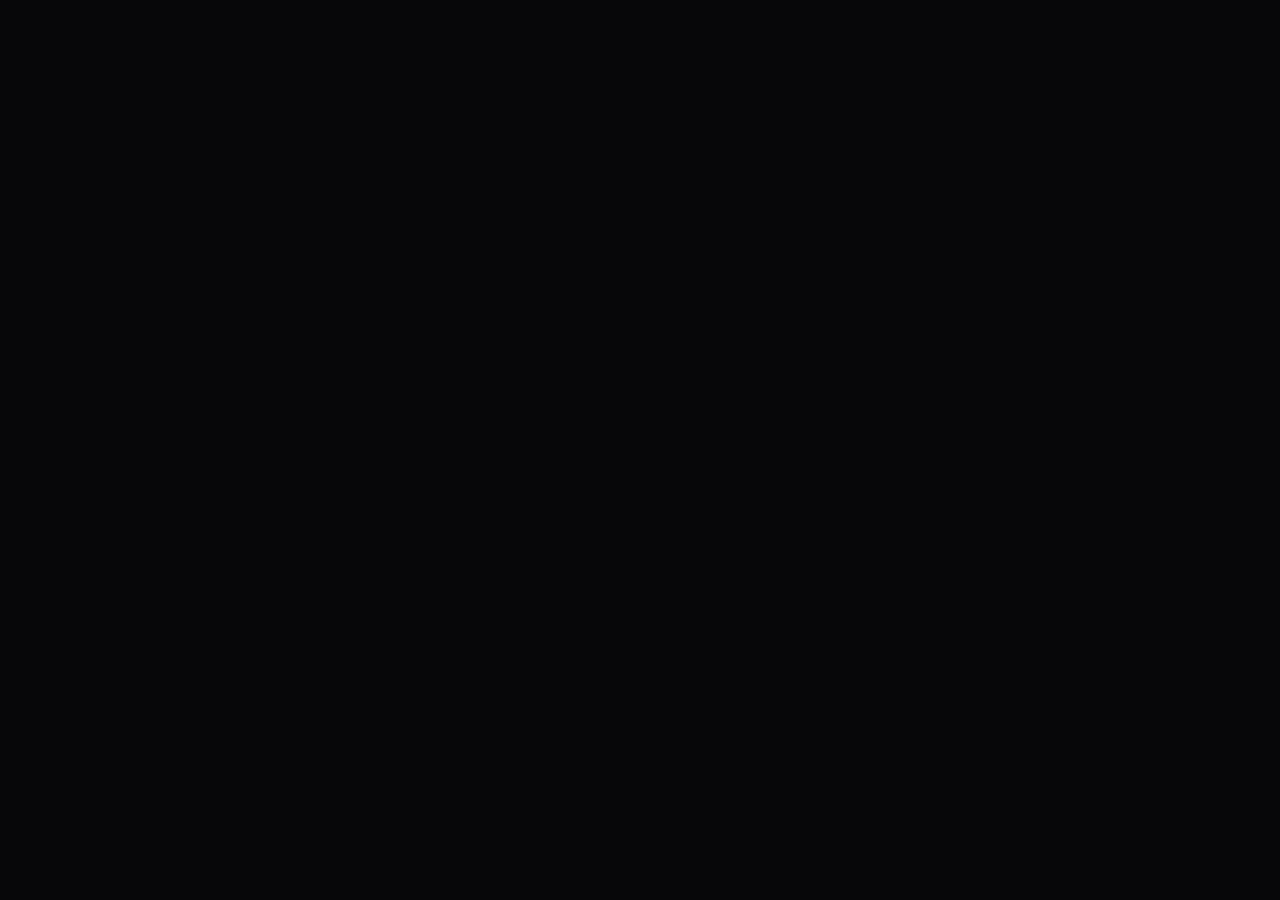
==== TAKT.html @ a90cff4e "Standalone TAKT.html plus Audius real-song library" ====
<!DOCTYPE html>
<html lang="en">
<head>
  <meta charset="utf-8" />
  <meta name="viewport" content="width=device-width, initial-scale=1, viewport-fit=cover, maximum-scale=1" />
  <meta name="theme-color" content="#070709" />
  <meta name="apple-mobile-web-app-capable" content="yes" />
  <meta name="mobile-web-app-capable" content="yes" />
  <title>TAKT</title>
  <link rel="icon" href="[data-uri]" />
  <style>
@import url("https://fonts.googleapis.com/css2?family=Manrope:wght@400;500;600;700;800&family=Syne:wght@600;700;800&display=swap");

:root {
  --bg: #070709;
  --bg2: #0c0c10;
  --surface: #14141b;
  --surface2: #1c1c26;
  --surface3: #252532;
  --line: rgba(255, 255, 255, 0.08);
  --line2: rgba(255, 255, 255, 0.14);
  --text: #f4f4f7;
  --muted: #8a8a99;
  --faint: #5c5c6b;
  --accent: #ff2d6a;
  --accent-dim: rgba(255, 45, 106, 0.16);
  --mint: #3dffc4;
  --mint-dim: rgba(61, 255, 196, 0.14);
  --blue: #6b8cff;
  --gold: #ffc857;
  --voice: #ffb020;
  --pink: #e879f9;
  --danger: #ff4d4d;
  --ok: #3dffc4;
  --shadow: 0 18px 50px rgba(0, 0, 0, 0.45);
  --radius: 16px;
  --safe-t: env(safe-area-inset-top, 0px);
  --safe-b: env(safe-area-inset-bottom, 0px);
  --safe-l: env(safe-area-inset-left, 0px);
  --safe-r: env(safe-area-inset-right, 0px);
  --font: "Manrope", "Segoe UI", Roboto, system-ui, sans-serif;
  --display: "Syne", "Segoe UI", sans-serif;
}

* { box-sizing: border-box; -webkit-tap-highlight-color: transparent; }
html, body { margin: 0; height: 100%; background: var(--bg); color: var(--text); font-family: var(--font); overflow: hidden; }
button, input, textarea, select { font: inherit; color: inherit; }
button { background: none; border: 0; padding: 0; cursor: pointer; }
.hidden-file { position: fixed; left: -9999px; width: 1px; height: 1px; opacity: 0; }
#app { height: 100%; }

/* ——— home ——— */
.home {
  min-height: 100%;
  overflow: auto;
  padding: calc(28px + var(--safe-t)) 28px calc(40px + var(--safe-b));
  background:
    radial-gradient(900px 420px at 10% -10%, rgba(255, 45, 106, 0.18), transparent 55%),
    radial-gradient(700px 380px at 110% 0%, rgba(61, 255, 196, 0.1), transparent 50%),
    var(--bg);
}
.home-top { display: flex; align-items: flex-end; justify-content: space-between; gap: 16px; margin-bottom: 28px; }
.brand { display: flex; align-items: center; gap: 14px; }
.brand img { width: 56px; height: 56px; border-radius: 16px; box-shadow: var(--shadow); }
.brand h1 { font-family: var(--display); font-size: 40px; margin: 0; letter-spacing: -0.04em; line-height: 1; }
.brand p { margin: 6px 0 0; color: var(--muted); font-size: 14px; letter-spacing: 0.04em; }
.home-actions { display: grid; grid-template-columns: 1.4fr 1fr 1fr; gap: 12px; margin-bottom: 36px; }
.hero-card, .action-card {
  border: 1px solid var(--line);
  background: linear-gradient(180deg, rgba(255,255,255,0.04), rgba(255,255,255,0.015));
  border-radius: 22px;
  padding: 22px;
  text-align: left;
  min-height: 132px;
  display: flex; flex-direction: column; justify-content: space-between;
  transition: transform .15s ease, border-color .15s;
}
.hero-card { background: linear-gradient(145deg, #ff2d6a 0%, #c2185b 55%, #1a0a12 140%); border-color: transparent; }
.hero-card:active, .action-card:active { transform: scale(0.985); }
.hero-card .kicker, .action-card .kicker { font-size: 12px; letter-spacing: 0.14em; text-transform: uppercase; opacity: 0.75; }
.hero-card h2, .action-card h2 { margin: 10px 0 0; font-family: var(--display); font-size: 26px; letter-spacing: -0.03em; }
.action-card.mint { border-color: rgba(61,255,196,0.25); }
.section-h { display: flex; align-items: baseline; justify-content: space-between; margin: 8px 0 14px; }
.section-h h3 { margin: 0; font-size: 13px; letter-spacing: 0.16em; text-transform: uppercase; color: var(--muted); }
.recents { display: grid; grid-template-columns: repeat(auto-fill, minmax(180px, 1fr)); gap: 14px; }
.recent {
  background: var(--surface);
  border: 1px solid var(--line);
  border-radius: 18px;
  overflow: hidden;
  text-align: left;
}
.recent .thumb {
  aspect-ratio: 9/14;
  background: #0a0a0e center/cover no-repeat;
  position: relative;
}
.recent .thumb.empty { display: grid; place-items: center; color: var(--faint); font-size: 28px; }
.recent .meta { padding: 10px 12px 12px; }
.recent .meta b { display: block; font-size: 14px; white-space: nowrap; overflow: hidden; text-overflow: ellipsis; }
.recent .meta span { color: var(--muted); font-size: 12px; }
.empty-recents { color: var(--muted); padding: 28px 8px; }

/* ——— editor shell ——— */
.editor {
  height: 100%;
  display: grid;
  grid-template-areas:
    "top"
    "stage"
    "trans"
    "tl"
    "dock";
  grid-template-rows: auto 1fr auto auto auto;
  padding: var(--safe-t) var(--safe-r) var(--safe-b) var(--safe-l);
  background: var(--bg);
}
.topbar { grid-area: top; }
.workspace { grid-area: stage; min-height: 0; }
.transport { grid-area: trans; }
.timeline { grid-area: tl; }
.dock { grid-area: dock; }
.side { display: contents; }
.topbar {
  display: flex; align-items: center; gap: 8px;
  padding: 8px 10px;
  border-bottom: 1px solid var(--line);
}
.topbar .name {
  flex: 1; min-width: 0;
  background: transparent; border: 0;
  font-family: var(--display); font-weight: 700; font-size: 16px;
  letter-spacing: -0.02em;
}
.icon-btn, .text-btn {
  min-width: 40px; height: 40px; padding: 0 12px;
  border-radius: 12px;
  display: inline-flex; align-items: center; justify-content: center; gap: 6px;
  color: var(--text); background: var(--surface);
  border: 1px solid var(--line);
  font-weight: 600; font-size: 13px;
}
.icon-btn:disabled, .text-btn:disabled { opacity: 0.35; }
.icon-btn.ghost, .text-btn.ghost { background: transparent; }
.icon-btn.warn { color: var(--accent); }
.text-btn.accent { background: var(--accent); border-color: transparent; color: white; }
.workspace {
  display: grid;
  grid-template-columns: 1fr;
}
.stage-wrap {
  min-height: 0;
  display: grid;
  place-items: center;
  padding: 10px 12px 4px;
  background:
    linear-gradient(var(--line), var(--line)) 0 0/20px 1px,
    linear-gradient(var(--line), var(--line)) 0 0/1px 20px,
    #08080c;
}
.stage {
  position: relative;
  max-width: 100%;
  max-height: 100%;
  background: #000;
  border-radius: 10px;
  overflow: hidden;
  box-shadow: 0 0 0 1px var(--line2), var(--shadow);
}
.stage canvas { display: block; width: 100%; height: 100%; }
.stage video.pool { position: absolute; width: 0; height: 0; opacity: 0; pointer-events: none; }
.stage-hud {
  position: absolute; left: 10px; top: 10px;
  font-variant-numeric: tabular-nums;
  font-size: 12px; color: #fff;
  background: rgba(0,0,0,0.45);
  border-radius: 8px; padding: 4px 8px;
  backdrop-filter: blur(8px);
}
.transport {
  display: flex; align-items: center; gap: 8px;
  padding: 8px 12px;
}
.play-btn {
  width: 48px; height: 48px; border-radius: 50%;
  background: var(--text); color: #111;
  display: grid; place-items: center; font-size: 18px;
}
.time-read { font-variant-numeric: tabular-nums; font-size: 13px; color: var(--muted); min-width: 118px; }
.transport .grow { flex: 1; }

/* timeline */
.timeline {
  height: 168px;
  background: #0a0a0e;
  border-top: 1px solid var(--line);
  position: relative;
  overflow: hidden;
  touch-action: pan-x;
  user-select: none;
}
.tl-scroll {
  position: absolute; inset: 0;
  overflow-x: auto; overflow-y: hidden;
  -webkit-overflow-scrolling: touch;
}
.tl-inner { position: relative; height: 100%; }
.tl-ruler {
  height: 22px; position: relative;
  color: var(--faint); font-size: 10px;
  border-bottom: 1px solid var(--line);
}
.tl-tick { position: absolute; top: 4px; transform: translateX(-50%); pointer-events: none; }
.tl-track {
  position: relative; height: 44px;
  margin: 4px 0 0;
  background: rgba(255,255,255,0.015);
}
.tl-track.label::before {
  content: attr(data-label);
  position: absolute; left: 6px; top: 2px;
  font-size: 9px; letter-spacing: 0.12em; color: var(--faint); z-index: 2;
}
.tl-clip {
  position: absolute; top: 6px; height: 34px;
  border-radius: 8px; overflow: hidden;
  border: 1px solid rgba(255,255,255,0.12);
  display: flex; align-items: center;
  color: #fff; font-size: 11px; font-weight: 600;
  padding: 0 8px;
  background: #3553b8;
  white-space: nowrap;
}
.tl-clip.video { background: linear-gradient(90deg, #3553b8, #4c6fff); }
.tl-clip.image { background: linear-gradient(90deg, #5b3bb8, #7a5cff); }
.tl-clip.music { background: linear-gradient(90deg, #0f7a5d, #1fd9a0); top: 8px; }
.tl-clip.voice { background: linear-gradient(90deg, #a36b00, #ffb020); top: 8px; }
.tl-clip.overlay { background: linear-gradient(90deg, #8a2bb8, #e879f9); top: 8px; }
.tl-clip.selected { outline: 2px solid #fff; outline-offset: 0; z-index: 3; }
.tl-clip .handle {
  position: absolute; top: 0; width: 10px; height: 100%;
  background: rgba(255,255,255,0.25);
}
.tl-clip .handle.l { left: 0; }
.tl-clip .handle.r { right: 0; }
.tl-beats { position: absolute; inset: 22px 0 0; pointer-events: none; }
.tl-beat { position: absolute; top: 0; bottom: 0; width: 1px; background: rgba(61,255,196,0.28); }
.tl-playhead {
  position: absolute; top: 0; bottom: 0; width: 2px;
  background: var(--accent); z-index: 5; pointer-events: none;
}
.tl-playhead::before {
  content: "";
  position: absolute; top: 0; left: -5px;
  border-left: 6px solid transparent; border-right: 6px solid transparent;
  border-top: 8px solid var(--accent);
}

/* dock */
.dock {
  display: flex; gap: 6px;
  padding: 8px 10px 10px;
  overflow-x: auto;
  border-top: 1px solid var(--line);
  background: var(--bg2);
}
.dock-item {
  flex: 0 0 auto;
  min-width: 68px;
  height: 58px;
  border-radius: 14px;
  background: var(--surface);
  border: 1px solid var(--line);
  display: flex; flex-direction: column; align-items: center; justify-content: center; gap: 4px;
  font-size: 11px; font-weight: 600; color: var(--text);
}
.dock-item .ic { font-size: 18px; line-height: 1; }
.dock-item.on { border-color: var(--accent); background: var(--accent-dim); color: #fff; }

/* sheets */
.sheet-backdrop {
  position: fixed; inset: 0;
  background: rgba(0,0,0,0.45);
  z-index: 20;
}
.sheet {
  position: fixed; left: 0; right: 0; bottom: 0;
  max-height: min(78vh, 720px);
  background: #121218;
  border-top: 1px solid var(--line2);
  border-radius: 22px 22px 0 0;
  z-index: 21;
  display: flex; flex-direction: column;
  padding-bottom: var(--safe-b);
  box-shadow: var(--shadow);
}
.sheet-h {
  display: flex; align-items: center; gap: 10px;
  padding: 14px 16px 10px;
}
.sheet-h h3 { margin: 0; flex: 1; font-family: var(--display); letter-spacing: -0.03em; }
.sheet-body { overflow: auto; padding: 4px 16px 20px; flex: 1; }
.search {
  width: 100%;
  background: var(--surface2);
  border: 1px solid var(--line);
  border-radius: 12px;
  padding: 12px 14px;
  margin-bottom: 12px;
}
.chips { display: flex; gap: 8px; overflow-x: auto; padding-bottom: 12px; }
.chip {
  flex: 0 0 auto;
  padding: 8px 12px;
  border-radius: 999px;
  background: var(--surface2);
  border: 1px solid var(--line);
  font-size: 12px; font-weight: 600;
}
.chip.on { background: var(--mint); color: #06231a; border-color: transparent; }

.sound-grid { display: grid; grid-template-columns: repeat(auto-fill, minmax(220px, 1fr)); gap: 10px; }
.sound {
  display: grid;
  grid-template-columns: 56px 1fr auto;
  gap: 10px; align-items: center;
  background: var(--surface);
  border: 1px solid var(--line);
  border-radius: 16px;
  padding: 10px;
  text-align: left;
}
.cover {
  width: 56px; height: 56px; border-radius: 12px;
  display: grid; place-items: center;
  font-family: var(--display); font-weight: 800; color: #06140f;
}
.sound b { display: block; font-size: 14px; }
.sound span { color: var(--muted); font-size: 12px; }
.use-btn {
  background: var(--mint); color: #06231a;
  border-radius: 999px; padding: 8px 12px;
  font-weight: 800; font-size: 12px;
}
.preview-btn {
  width: 36px; height: 36px; border-radius: 50%;
  background: rgba(255,255,255,0.08);
}

.filter-grid, .style-grid, .sticker-grid, .ratio-grid, .trans-grid {
  display: grid; gap: 10px;
}
.filter-grid { grid-template-columns: repeat(auto-fill, minmax(92px, 1fr)); }
.style-grid { grid-template-columns: repeat(auto-fill, minmax(120px, 1fr)); }
.sticker-grid { grid-template-columns: repeat(8, 1fr); }
.ratio-grid { grid-template-columns: repeat(3, 1fr); }
.trans-grid { grid-template-columns: repeat(4, 1fr); }
.filter-card, .style-card, .ratio-card, .trans-card {
  background: var(--surface);
  border: 1px solid var(--line);
  border-radius: 14px;
  padding: 10px 8px;
  min-height: 72px;
  font-size: 12px; font-weight: 700;
}
.filter-card.on, .style-card.on, .ratio-card.on, .trans-card.on {
  border-color: var(--accent); background: var(--accent-dim);
}
.sticker-grid button { font-size: 28px; height: 52px; border-radius: 12px; background: var(--surface); }

.slider-row { display: grid; grid-template-columns: 88px 1fr 44px; gap: 8px; align-items: center; margin: 10px 0; }
.slider-row input[type=range] { width: 100%; accent-color: var(--accent); }
.slider-row span { color: var(--muted); font-size: 12px; font-variant-numeric: tabular-nums; }

.row-btns { display: flex; flex-wrap: wrap; gap: 8px; margin: 10px 0; }
.pill {
  padding: 10px 14px; border-radius: 999px;
  background: var(--surface2); border: 1px solid var(--line);
  font-weight: 700; font-size: 13px;
}
.pill.on { background: #fff; color: #111; border-color: transparent; }
.pill.danger { color: var(--danger); }

.field {
  width: 100%;
  background: var(--surface2);
  border: 1px solid var(--line);
  border-radius: 12px;
  padding: 12px 14px;
  margin: 8px 0 12px;
}
textarea.field { min-height: 88px; resize: vertical; }

.export-card {
  background: var(--surface);
  border: 1px solid var(--line);
  border-radius: 18px;
  padding: 16px;
  margin-bottom: 12px;
}
.progress {
  height: 8px; border-radius: 99px; background: #2a2a36; overflow: hidden; margin-top: 10px;
}
.progress > i { display: block; height: 100%; background: var(--mint); width: 0; }

.toast {
  position: fixed; left: 50%; bottom: calc(24px + var(--safe-b));
  transform: translateX(-50%);
  background: #fff; color: #111;
  padding: 10px 16px; border-radius: 999px;
  font-weight: 700; font-size: 13px;
  z-index: 40; box-shadow: var(--shadow);
}

.modal {
  position: fixed; inset: 0; z-index: 30;
  background: #050506;
  display: flex; flex-direction: column;
}
.modal video, .modal canvas { flex: 1; width: 100%; object-fit: contain; background: #000; }
.modal-bar { display: flex; gap: 8px; padding: 12px; }

@media (orientation: landscape) and (min-width: 900px) {
  .editor {
    grid-template-areas:
      "top top"
      "stage side"
      "tl tl";
    grid-template-rows: auto 1fr auto;
    grid-template-columns: minmax(300px, 44vw) 1fr;
  }
  .side {
    display: flex; flex-direction: column;
    grid-area: side; min-height: 0;
  }
  .transport, .dock { grid-area: unset; }
  .transport { padding-top: 12px; }
  .timeline { height: 186px; }
  .dock { flex-wrap: wrap; align-content: start; border-top: 0; overflow: auto; flex: 1; }
  .home-actions { grid-template-columns: 1.6fr 1fr 1fr; }
}

@media (max-width: 700px) {
  .home-actions { grid-template-columns: 1fr; }
  .sticker-grid { grid-template-columns: repeat(6, 1fr); }
}

  </style>
</head>
<body>
  <div id="app"></div>
  <input id="file-clips" class="hidden-file" type="file" accept="video/*,image/*" multiple />
  <input id="file-audio" class="hidden-file" type="file" accept="audio/*" multiple />
  <script>
window.TAKT_ICON = '[data-uri]';

/* ---- db.js ---- */

const DB_NAME = "takt";
const DB_VER = 1;

function openDb() {
  return new Promise((resolve, reject) => {
    const req = indexedDB.open(DB_NAME, DB_VER);
    req.onupgradeneeded = () => {
      const db = req.result;
      if (!db.objectStoreNames.contains("projects")) db.createObjectStore("projects", { keyPath: "id" });
      if (!db.objectStoreNames.contains("media")) db.createObjectStore("media", { keyPath: "id" });
      if (!db.objectStoreNames.contains("prefs")) db.createObjectStore("prefs", { keyPath: "k" });
    };
    req.onsuccess = () => resolve(req.result);
    req.onerror = () => reject(req.error);
  });
}

class MemoryDB {
  constructor() {
    this.projects = new Map();
    this.media = new Map();
    this.prefs = new Map();
    try {
      const raw = localStorage.getItem("takt-projects");
      if (raw) for (const p of JSON.parse(raw)) this.projects.set(p.id, p);
    } catch {}
  }
  persist() {
    try {
      localStorage.setItem("takt-projects", JSON.stringify([...this.projects.values()]));
    } catch {}
  }
}

class DB {
  constructor() {
    this.db = null;
    this.mem = null;
  }

  async init() {
    try {
      this.db = await openDb();
    } catch {
      this.mem = new MemoryDB();
    }
  }

  tx(store, mode = "readonly") {
    return this.db.transaction(store, mode).objectStore(store);
  }

  _req(req) {
    return new Promise((resolve, reject) => {
      req.onsuccess = () => resolve(req.result);
      req.onerror = () => reject(req.error);
    });
  }

  putProject(p) {
    if (this.mem) {
      this.mem.projects.set(p.id, p);
      this.mem.persist();
      return p;
    }
    return this._req(this.tx("projects", "readwrite").put(p));
  }

  getProject(id) {
    if (this.mem) return this.mem.projects.get(id);
    return this._req(this.tx("projects").get(id));
  }

  async listProjects() {
    if (this.mem) {
      return [...this.mem.projects.values()].sort((a, b) => (b.updated || 0) - (a.updated || 0));
    }
    const all = await this._req(this.tx("projects").getAll());
    return (all || []).sort((a, b) => (b.updated || 0) - (a.updated || 0));
  }

  deleteProject(id) {
    if (this.mem) {
      this.mem.projects.delete(id);
      this.mem.persist();
      return;
    }
    return this._req(this.tx("projects", "readwrite").delete(id));
  }

  putMedia(rec) {
    if (this.mem) {
      this.mem.media.set(rec.id, rec);
      return rec;
    }
    return this._req(this.tx("media", "readwrite").put(rec));
  }

  getMedia(id) {
    if (this.mem) return this.mem.media.get(id);
    return this._req(this.tx("media").get(id));
  }

  deleteMedia(id) {
    if (this.mem) {
      this.mem.media.delete(id);
      return;
    }
    return this._req(this.tx("media", "readwrite").delete(id));
  }

  getPref(k) {
    if (this.mem) return this.mem.prefs.get(k);
    return this._req(this.tx("prefs").get(k));
  }

  setPref(k, v) {
    if (this.mem) {
      this.mem.prefs.set(k, { k, v });
      return;
    }
    return this._req(this.tx("prefs", "readwrite").put({ k, v }));
  }
}


/* ---- store.js ---- */

const RATIOS = {
  "9:16": [1080, 1920],
  "1:1": [1080, 1080],
  "16:9": [1920, 1080],
  "4:5": [1080, 1350],
  "4:3": [1440, 1080],
  "3:4": [1080, 1440],
};

function uid(prefix = "") {
  return prefix + Math.random().toString(36).slice(2, 10) + Date.now().toString(36).slice(-4);
}

function clipLen(c) {
  return Math.max(0.05, (c.outPoint - c.inPoint) / (c.speed || 1));
}

function clipEnd(c) {
  return c.start + clipLen(c);
}

function projectDuration(p) {
  let m = 0;
  for (const c of p.clips) m = Math.max(m, clipEnd(c));
  for (const a of p.music) m = Math.max(m, a.start + a.duration);
  for (const a of p.voice) m = Math.max(m, a.start + a.duration);
  for (const o of p.overlays) m = Math.max(m, o.start + o.duration);
  return Math.max(m, 1);
}

function newProject(name = "Untitled") {
  return {
    id: uid("p_"),
    name,
    created: Date.now(),
    updated: Date.now(),
    ratio: "9:16",
    fps: 30,
    clips: [],
    music: [],
    voice: [],
    overlays: [],
    duckOriginal: 0.22,
    snapBeats: true,
    bg: "#000000",
  };
}

function newClip(media, start, extra = {}) {
  const dur = media.duration || 3;
  return {
    id: uid("c_"),
    mediaId: media.id,
    type: media.type,
    name: media.name || "Clip",
    start,
    inPoint: 0,
    outPoint: dur,
    speed: 1,
    volume: 1,
    muted: media.type === "image",
    reverse: false,
    transform: { x: 0, y: 0, scale: 1, rotate: 0, flipH: false, flipV: false },
    filter: "none",
    adjust: { brightness: 0, contrast: 0, saturate: 0, warmth: 0, vignette: 0, fade: 0, grain: 0 },
    transitionIn: { type: "none", duration: 0.35 },
    ...extra,
  };
}

function newAudioItem(kind, start, duration, extra = {}) {
  return {
    id: uid(kind === "music" ? "m_" : "v_"),
    kind,
    start,
    duration,
    inPoint: 0,
    volume: kind === "music" ? 0.85 : 1,
    fadeIn: 0.05,
    fadeOut: 0.2,
    loop: false,
    ...extra,
  };
}

function newOverlay(start, extra = {}) {
  return {
    id: uid("o_"),
    type: extra.type || "text",
    start,
    duration: 3,
    text: extra.text || "Your text",
    emoji: extra.emoji || "",
    x: 0.5,
    y: extra.type === "sticker" ? 0.42 : 0.78,
    scale: extra.type === "sticker" ? 1.4 : 1,
    rotate: 0,
    style: extra.style || "classic",
    ...extra,
  };
}

function clone(v) {
  return JSON.parse(JSON.stringify(v));
}

class Store {
  constructor() {
    this.project = null;
    this.time = 0;
    this.playing = false;
    this.pxPerSec = 64;
    this.tool = null;
    this.selected = { clips: [], music: [], voice: [], overlays: [] };
    this.beats = [];
    this.history = [];
    this.future = [];
    this.listeners = new Set();
  }

  on(fn) {
    this.listeners.add(fn);
    return () => this.listeners.delete(fn);
  }

  emit(why = "change") {
    for (const fn of this.listeners) fn(why, this);
  }

  load(project) {
    this.project = project;
    this.time = 0;
    this.playing = false;
    this.selected = { clips: [], music: [], voice: [], overlays: [] };
    this.history = [];
    this.future = [];
    this.beats = [];
    this.emit("load");
  }

  snapshot() {
    if (!this.project) return;
    this.history.push(clone(this.project));
    if (this.history.length > 60) this.history.shift();
    this.future = [];
  }

  undo() {
    if (!this.history.length) return;
    this.future.push(clone(this.project));
    this.project = this.history.pop();
    this.clearSel();
    this.emit("undo");
  }

  redo() {
    if (!this.future.length) return;
    this.history.push(clone(this.project));
    this.project = this.future.pop();
    this.clearSel();
    this.emit("redo");
  }

  clearSel() {
    this.selected = { clips: [], music: [], voice: [], overlays: [] };
  }

  select(kind, id, additive = false) {
    if (!additive) this.clearSel();
    const arr = this.selected[kind];
    if (!arr) return;
    const i = arr.indexOf(id);
    if (i >= 0) arr.splice(i, 1);
    else arr.push(id);
    this.emit("select");
  }

  selectedClip() {
    const id = this.selected.clips[0];
    return this.project?.clips.find((c) => c.id === id) || null;
  }

  selectedAudio() {
    const mid = this.selected.music[0];
    if (mid) return this.project.music.find((a) => a.id === mid) || null;
    const vid = this.selected.voice[0];
    if (vid) return this.project.voice.find((a) => a.id === vid) || null;
    return null;
  }

  selectedOverlay() {
    const id = this.selected.overlays[0];
    return this.project?.overlays.find((o) => o.id === id) || null;
  }

  setTime(t) {
    const d = this.project ? projectDuration(this.project) : 1;
    this.time = Math.max(0, Math.min(d, t));
    this.emit("time");
  }
}


/* ---- library.js ---- */

function midiHz(n) {
  return 440 * Math.pow(2, (n - 69) / 12);
}

function pat(str) {
  return str.replace(/\s+/g, "").split("").map((c) => {
    if (c === "0" || c === "." || c === "-") return 0;
    if (c === "1") return 1;
    const v = parseInt(c, 16);
    return Number.isFinite(v) ? v / 15 : 0;
  });
}

function fill(bars, notes) {
  const out = [];
  for (let b = 0; b < bars; b++) {
    for (const n of notes) out.push([b + (n[0] || 0), n[1], n[2], n[3], n[4] ?? 0.85]);
  }
  return out;
}

function noiseBuffer(ctx, seconds = 1) {
  const n = Math.floor(ctx.sampleRate * seconds);
  const buf = ctx.createBuffer(1, n, ctx.sampleRate);
  const d = buf.getChannelData(0);
  for (let i = 0; i < n; i++) d[i] = Math.random() * 2 - 1;
  return buf;
}

function envGain(ctx, t, peak, a, d, dest) {
  const g = ctx.createGain();
  g.gain.setValueAtTime(0.0001, t);
  g.gain.exponentialRampToValueAtTime(Math.max(0.0002, peak), t + a);
  g.gain.exponentialRampToValueAtTime(0.0001, t + a + d);
  g.connect(dest);
  return g;
}

const GENRES = ["For you", "Trap", "Drill", "House", "Lo-fi", "Amapiano", "Phonk", "Pop", "Cinematic", "Yours"];

const TRACKS = [
  {
    id: "night-drive",
    title: "Night Drive",
    artist: "TAKT Originals",
    bpm: 118,
    genre: "Synth",
    mood: "Dark",
    color: "#5b8cff",
    bars: 8,
    swing: 0,
    drums: { kick: "8000800080008000", snare: "0000800000008000", hat: "6060606060606060", perc: "0000004000000040" },
    bass: fill(8, [[0, 0, 33, 8, 0.95], [0, 8, 36, 4, 0.8], [0, 12, 33, 4, 0.7]]),
    pad: [
      [0, 0, [57, 60, 64], 32, 0.22],
      [2, 0, [53, 57, 60], 32, 0.22],
      [4, 0, [48, 52, 55, 60], 32, 0.2],
      [6, 0, [55, 59, 62], 32, 0.22],
    ],
    lead: fill(2, [
      [0, 0, 72, 2, 0.45], [0, 4, 76, 2, 0.4], [0, 8, 79, 4, 0.5], [0, 14, 76, 2, 0.35],
      [1, 0, 72, 2, 0.4], [1, 6, 74, 2, 0.35], [1, 10, 76, 4, 0.45],
    ]),
    fx: { vinyl: 0, delay: 0.22, sidechain: 0.55 },
  },
  {
    id: "gold-hour",
    title: "Gold Hour",
    artist: "TAKT Originals",
    bpm: 90,
    genre: "Lo-fi",
    mood: "Warm",
    color: "#ffc857",
    bars: 8,
    swing: 0.18,
    drums: { kick: "8000004080000040", snare: "0000800000008000", hat: "5050505050505050", clap: "0000700000007000" },
    bass: fill(8, [[0, 0, 41, 6, 0.7], [0, 8, 38, 4, 0.6], [0, 12, 36, 4, 0.55]]),
    pad: [
      [0, 0, [65, 69, 72], 32, 0.18],
      [2, 0, [62, 65, 69], 32, 0.18],
      [4, 0, [60, 65, 69], 32, 0.16],
      [6, 0, [62, 67, 70], 32, 0.18],
    ],
    lead: fill(2, [[0, 4, 77, 3, 0.28], [0, 10, 74, 2, 0.24], [1, 2, 72, 4, 0.26], [1, 12, 69, 3, 0.22]]),
    fx: { vinyl: 0.12, delay: 0.18, sidechain: 0.25 },
  },
  {
    id: "concrete",
    title: "Concrete",
    artist: "TAKT Originals",
    bpm: 140,
    genre: "Drill",
    mood: "Cold",
    color: "#9aa4b2",
    bars: 8,
    swing: 0.08,
    drums: { kick: "8000000080800000", snare: "0000000080000000", hat: "a0a0a0a0a0a0a0a0", perc: "0004000400040004" },
    bass: fill(4, [
      [0, 0, 28, 3, 1], [0, 3, 27, 1, 0.8], [0, 4, 28, 4, 0.9], [0, 10, 31, 2, 0.7], [0, 12, 28, 4, 0.85],
      [1, 0, 26, 6, 0.95], [1, 8, 24, 8, 0.9],
    ]),
    pad: [[0, 0, [52, 55, 59], 64, 0.1], [4, 0, [51, 54, 58], 64, 0.1]],
    lead: fill(2, [[0, 8, 64, 1, 0.25], [0, 11, 67, 1, 0.22], [1, 0, 71, 2, 0.28], [1, 8, 67, 2, 0.22]]),
    fx: { vinyl: 0, delay: 0.12, sidechain: 0.4 },
  },
  {
    id: "soft-focus",
    title: "Soft Focus",
    artist: "TAKT Originals",
    bpm: 78,
    genre: "Cinematic",
    mood: "Dream",
    color: "#c4b5fd",
    bars: 8,
    swing: 0,
    drums: { kick: "8000000000004000", snare: "0000000000000000", hat: "2020202020202020" },
    bass: fill(8, [[0, 0, 36, 16, 0.45]]),
    pad: [
      [0, 0, [60, 64, 67, 71], 32, 0.28],
      [2, 0, [59, 62, 67, 71], 32, 0.26],
      [4, 0, [57, 60, 64, 67], 32, 0.28],
      [6, 0, [55, 59, 62, 67], 32, 0.24],
    ],
    lead: fill(4, [[0, 8, 79, 6, 0.2], [1, 0, 76, 8, 0.18], [2, 4, 74, 8, 0.18], [3, 10, 71, 6, 0.16]]),
    fx: { vinyl: 0.04, delay: 0.35, sidechain: 0.15 },
  },
  {
    id: "afterglow",
    title: "Afterglow",
    artist: "TAKT Originals",
    bpm: 124,
    genre: "Pop",
    mood: "Bright",
    color: "#ff7ab6",
    bars: 8,
    swing: 0,
    drums: { kick: "8000800080008000", snare: "0000800000008000", hat: "9090909090909090", clap: "0000800000008000" },
    bass: fill(8, [[0, 0, 40, 4, 0.85], [0, 4, 40, 2, 0.5], [0, 8, 45, 4, 0.8], [0, 12, 43, 4, 0.75]]),
    pad: [
      [0, 0, [64, 68, 71], 16, 0.16],
      [1, 0, [64, 69, 73], 16, 0.16],
      [2, 0, [62, 66, 69], 16, 0.16],
      [3, 0, [60, 64, 67], 16, 0.16],
    ],
    lead: fill(2, [
      [0, 0, 76, 2, 0.42], [0, 4, 76, 2, 0.32], [0, 8, 79, 4, 0.5], [0, 14, 81, 2, 0.4],
      [1, 2, 79, 2, 0.38], [1, 6, 76, 2, 0.34], [1, 10, 74, 4, 0.4],
    ]),
    fx: { vinyl: 0, delay: 0.2, sidechain: 0.6 },
  },
  {
    id: "voltage",
    title: "Voltage",
    artist: "TAKT Originals",
    bpm: 148,
    genre: "Phonk",
    mood: "Aggressive",
    color: "#ff4d4d",
    bars: 8,
    swing: 0.12,
    drums: { kick: "8000800080008000", snare: "0000800000008000", hat: "c0c0c0c0c0c0c0c0", clap: "0000a0000000a000" },
    bass: fill(4, [[0, 0, 26, 2, 1], [0, 4, 26, 2, 0.9], [0, 8, 29, 2, 0.95], [0, 12, 26, 2, 0.85], [1, 0, 24, 8, 1], [1, 8, 22, 8, 0.95]]),
    pad: [[0, 0, [50, 53, 57], 64, 0.08], [4, 0, [48, 53, 56], 64, 0.08]],
    lead: fill(2, [[0, 0, 69, 1, 0.3], [0, 2, 72, 1, 0.28], [0, 4, 76, 2, 0.34], [0, 8, 74, 2, 0.3], [1, 0, 69, 4, 0.32], [1, 8, 65, 4, 0.28]]),
    fx: { vinyl: 0.05, delay: 0.25, sidechain: 0.7 },
  },
  {
    id: "durban-heat",
    title: "Durban Heat",
    artist: "TAKT Originals",
    bpm: 112,
    genre: "Amapiano",
    mood: "Groove",
    color: "#3dffc4",
    bars: 8,
    swing: 0.06,
    drums: { kick: "8000000080000000", snare: "0000000000008000", hat: "4040404040404040", perc: "0040004000400040" },
    bass: fill(4, [
      [0, 0, 38, 2, 0.55], [0, 3, 45, 2, 0.8], [0, 6, 50, 2, 0.9], [0, 9, 45, 2, 0.7], [0, 12, 43, 3, 0.75],
      [1, 0, 36, 2, 0.55], [1, 4, 43, 2, 0.8], [1, 8, 48, 2, 0.85], [1, 12, 43, 3, 0.7],
    ]),
    pad: [
      [0, 0, [62, 65, 69], 32, 0.14],
      [2, 0, [60, 64, 67], 32, 0.14],
      [4, 0, [62, 65, 69], 32, 0.14],
      [6, 0, [59, 62, 67], 32, 0.14],
    ],
    lead: fill(2, [[0, 6, 74, 2, 0.28], [0, 10, 77, 2, 0.3], [1, 2, 74, 2, 0.26], [1, 8, 69, 4, 0.28]]),
    fx: { vinyl: 0, delay: 0.16, sidechain: 0.3, log: true },
  },
  {
    id: "silk",
    title: "Silk",
    artist: "TAKT Originals",
    bpm: 88,
    genre: "Pop",
    mood: "Smooth",
    color: "#f9a8d4",
    bars: 8,
    swing: 0.1,
    drums: { kick: "8000004080000040", snare: "0000800000008000", hat: "3030303030303030", clap: "0000600000006000" },
    bass: fill(8, [[0, 0, 37, 8, 0.7], [0, 8, 40, 4, 0.6], [0, 12, 35, 4, 0.55]]),
    pad: [
      [0, 0, [61, 64, 68], 32, 0.2],
      [2, 0, [59, 64, 68], 32, 0.2],
      [4, 0, [56, 61, 64], 32, 0.18],
      [6, 0, [59, 63, 66], 32, 0.2],
    ],
    lead: fill(2, [[0, 4, 73, 4, 0.3], [0, 12, 76, 3, 0.28], [1, 2, 73, 2, 0.24], [1, 8, 68, 6, 0.3]]),
    fx: { vinyl: 0.03, delay: 0.28, sidechain: 0.3 },
  },
  {
    id: "run-it",
    title: "Run It",
    artist: "TAKT Originals",
    bpm: 128,
    genre: "House",
    mood: "Peak",
    color: "#60a5fa",
    bars: 8,
    swing: 0,
    drums: { kick: "8000800080008000", snare: "0000800000008000", hat: "00a000a000a000a0", clap: "0000a0000000a000" },
    bass: fill(8, [[0, 0, 36, 2, 0.9], [0, 4, 36, 2, 0.7], [0, 8, 39, 2, 0.85], [0, 12, 36, 2, 0.75]]),
    pad: [[0, 0, [60, 64, 67], 16, 0.12], [1, 0, [62, 65, 69], 16, 0.12], [2, 0, [59, 62, 67], 16, 0.12], [3, 0, [60, 64, 67], 16, 0.12]],
    lead: fill(2, [[0, 4, 72, 1, 0.35], [0, 6, 74, 1, 0.32], [0, 8, 76, 2, 0.4], [0, 12, 79, 2, 0.38], [1, 0, 76, 2, 0.34], [1, 8, 72, 4, 0.36]]),
    fx: { vinyl: 0, delay: 0.18, sidechain: 0.75 },
  },
  {
    id: "smoke-room",
    title: "Smoke Room",
    artist: "TAKT Originals",
    bpm: 86,
    genre: "Trap",
    mood: "Dusty",
    color: "#d6b28a",
    bars: 8,
    swing: 0.2,
    drums: { kick: "8000000080004000", snare: "0000800000008000", hat: "8080808080808080", perc: "0000002000000020" },
    bass: fill(8, [[0, 0, 32, 8, 0.85], [0, 10, 35, 2, 0.55], [0, 12, 32, 4, 0.7]]),
    pad: [[0, 0, [56, 60, 63], 64, 0.14], [4, 0, [55, 58, 63], 64, 0.14]],
    lead: fill(2, [[0, 4, 68, 2, 0.22], [0, 12, 70, 2, 0.2], [1, 6, 63, 4, 0.22]]),
    fx: { vinyl: 0.16, delay: 0.2, sidechain: 0.2 },
  },
  {
    id: "neon-grid",
    title: "Neon Grid",
    artist: "TAKT Originals",
    bpm: 174,
    genre: "House",
    mood: "Rush",
    color: "#22d3ee",
    bars: 8,
    swing: 0,
    drums: { kick: "8000800080008000", snare: "0000800000008000", hat: "ffffffff00000000".replace(/f/g, "9") && "9090909090909090", perc: "0002000200020002" },
    bass: fill(4, [[0, 0, 38, 2, 0.85], [0, 4, 41, 2, 0.7], [0, 8, 38, 2, 0.8], [0, 12, 36, 2, 0.7], [1, 0, 33, 4, 0.9], [1, 8, 31, 4, 0.85], [1, 12, 33, 4, 0.8]]),
    pad: [[0, 0, [62, 65, 69], 32, 0.1], [2, 0, [64, 67, 71], 32, 0.1], [4, 0, [62, 65, 69], 32, 0.1], [6, 0, [60, 64, 67], 32, 0.1]],
    lead: fill(1, [[0, 0, 74, 1, 0.28], [0, 2, 77, 1, 0.26], [0, 4, 81, 2, 0.32], [0, 8, 79, 2, 0.28], [0, 12, 77, 2, 0.26]]),
    fx: { vinyl: 0, delay: 0.14, sidechain: 0.65 },
  },
  {
    id: "coastline",
    title: "Coastline",
    artist: "TAKT Originals",
    bpm: 104,
    genre: "Pop",
    mood: "Sun",
    color: "#38bdf8",
    bars: 8,
    swing: 0.05,
    drums: { kick: "8000000080004000", snare: "0000800000008000", hat: "5050505050505050", clap: "0000700000007000" },
    bass: fill(8, [[0, 0, 40, 6, 0.7], [0, 8, 44, 4, 0.65], [0, 12, 42, 4, 0.6]]),
    pad: [
      [0, 0, [64, 67, 71], 32, 0.16],
      [2, 0, [64, 68, 71], 32, 0.16],
      [4, 0, [62, 66, 69], 32, 0.16],
      [6, 0, [60, 64, 67], 32, 0.16],
    ],
    lead: fill(2, [[0, 2, 76, 2, 0.32], [0, 8, 79, 3, 0.34], [1, 0, 76, 2, 0.28], [1, 6, 71, 4, 0.3]]),
    fx: { vinyl: 0, delay: 0.22, sidechain: 0.35 },
  },
  {
    id: "heavy-crown",
    title: "Heavy Crown",
    artist: "TAKT Originals",
    bpm: 140,
    genre: "Trap",
    mood: "Boss",
    color: "#a78bfa",
    bars: 8,
    swing: 0.1,
    drums: { kick: "8000000080008000", snare: "0000000080000000", hat: "b0b0b0b0b0b0b0b0", clap: "00000000a0000000" },
    bass: fill(4, [[0, 0, 27, 6, 1], [0, 8, 27, 2, 0.7], [0, 12, 30, 4, 0.85], [1, 0, 25, 8, 0.95], [1, 10, 22, 6, 0.9]]),
    pad: [[0, 0, [51, 54, 58], 64, 0.1], [4, 0, [50, 53, 58], 64, 0.1]],
    lead: fill(2, [[0, 8, 63, 2, 0.24], [0, 12, 66, 2, 0.22], [1, 0, 70, 4, 0.28], [1, 10, 66, 2, 0.22]]),
    fx: { vinyl: 0, delay: 0.12, sidechain: 0.45 },
  },
  {
    id: "paper-lantern",
    title: "Paper Lantern",
    artist: "TAKT Originals",
    bpm: 76,
    genre: "Lo-fi",
    mood: "Night",
    color: "#fdba74",
    bars: 8,
    swing: 0.16,
    drums: { kick: "8000000000004000", snare: "0000000080000000", hat: "4040004040400040" },
    bass: fill(8, [[0, 0, 39, 16, 0.4]]),
    pad: [
      [0, 0, [63, 66, 70], 32, 0.22],
      [2, 0, [62, 66, 69], 32, 0.2],
      [4, 0, [58, 63, 66], 32, 0.22],
      [6, 0, [61, 65, 68], 32, 0.2],
    ],
    lead: fill(4, [[0, 8, 75, 4, 0.2], [1, 4, 73, 6, 0.18], [2, 0, 70, 8, 0.2], [3, 10, 66, 4, 0.16]]),
    fx: { vinyl: 0.18, delay: 0.3, sidechain: 0.12 },
  },
  {
    id: "flash",
    title: "Flash",
    artist: "TAKT Originals",
    bpm: 150,
    genre: "Drill",
    mood: "Rage",
    color: "#fb7185",
    bars: 8,
    swing: 0.14,
    drums: { kick: "8000008080000080", snare: "0000000080000000", hat: "d0d0d0d0d0d0d0d0" },
    bass: fill(4, [[0, 0, 30, 2, 1], [0, 3, 29, 1, 0.8], [0, 4, 30, 4, 0.95], [0, 10, 33, 2, 0.75], [1, 0, 28, 6, 0.95], [1, 8, 26, 8, 0.9]]),
    pad: [[0, 0, [54, 57, 61], 64, 0.08]],
    lead: fill(2, [[0, 8, 66, 1, 0.26], [0, 10, 70, 1, 0.24], [1, 0, 73, 2, 0.3], [1, 8, 70, 2, 0.24]]),
    fx: { vinyl: 0, delay: 0.1, sidechain: 0.35 },
  },
  {
    id: "midnight-taxi",
    title: "Midnight Taxi",
    artist: "TAKT Originals",
    bpm: 120,
    genre: "House",
    mood: "Night",
    color: "#818cf8",
    bars: 8,
    swing: 0,
    drums: { kick: "8000800080008000", snare: "0000800000008000", hat: "00a000a000a000a0", clap: "0000800000008000" },
    bass: fill(8, [[0, 0, 38, 4, 0.8], [0, 6, 41, 2, 0.6], [0, 8, 38, 4, 0.75], [0, 14, 36, 2, 0.55]]),
    pad: [[0, 0, [62, 65, 69], 16, 0.14], [1, 0, [60, 64, 67], 16, 0.14], [2, 0, [62, 66, 69], 16, 0.14], [3, 0, [64, 67, 71], 16, 0.14]],
    lead: fill(2, [[0, 4, 77, 2, 0.32], [0, 10, 74, 2, 0.28], [1, 0, 72, 4, 0.3], [1, 10, 69, 4, 0.28]]),
    fx: { vinyl: 0, delay: 0.24, sidechain: 0.62 },
  },
  {
    id: "dust-trail",
    title: "Dust Trail",
    artist: "TAKT Originals",
    bpm: 92,
    genre: "Cinematic",
    mood: "Wide",
    color: "#fbbf24",
    bars: 8,
    swing: 0,
    drums: { kick: "8000000000008000", snare: "0000000080000000", hat: "2020002020200020" },
    bass: fill(8, [[0, 0, 34, 16, 0.5]]),
    pad: [
      [0, 0, [58, 62, 65], 32, 0.24],
      [2, 0, [57, 60, 65], 32, 0.22],
      [4, 0, [53, 58, 62], 32, 0.24],
      [6, 0, [55, 58, 62], 32, 0.2],
    ],
    lead: fill(4, [[0, 8, 77, 6, 0.22], [1, 4, 74, 8, 0.2], [2, 0, 70, 8, 0.22], [3, 8, 65, 6, 0.18]]),
    fx: { vinyl: 0.06, delay: 0.32, sidechain: 0.18 },
  },
  {
    id: "heartline",
    title: "Heartline",
    artist: "TAKT Originals",
    bpm: 70,
    genre: "Cinematic",
    mood: "Sad",
    color: "#fda4af",
    bars: 8,
    swing: 0,
    drums: { kick: "8000000000000000", hat: "1010101010101010" },
    bass: fill(8, [[0, 0, 32, 16, 0.4]]),
    pad: [
      [0, 0, [59, 63, 66], 32, 0.3],
      [2, 0, [56, 59, 63], 32, 0.28],
      [4, 0, [54, 59, 63], 32, 0.3],
      [6, 0, [51, 54, 59], 32, 0.26],
    ],
    lead: fill(4, [[0, 0, 71, 8, 0.22], [1, 0, 68, 8, 0.2], [2, 0, 66, 8, 0.22], [3, 0, 63, 8, 0.18]]),
    fx: { vinyl: 0.02, delay: 0.4, sidechain: 0.1 },
  },
  {
    id: "arcade-blood",
    title: "Arcade Blood",
    artist: "TAKT Originals",
    bpm: 130,
    genre: "Phonk",
    mood: "Retro",
    color: "#f472b6",
    bars: 8,
    swing: 0,
    drums: { kick: "8000800080008000", snare: "0000800000008000", hat: "a0a0a0a0a0a0a0a0", perc: "0004000000040000" },
    bass: fill(8, [[0, 0, 29, 4, 0.9], [0, 4, 29, 2, 0.55], [0, 8, 32, 4, 0.85], [0, 12, 31, 4, 0.8]]),
    pad: [[0, 0, [53, 56, 60], 32, 0.12], [2, 0, [52, 56, 59], 32, 0.12], [4, 0, [53, 57, 60], 32, 0.12], [6, 0, [50, 53, 57], 32, 0.12]],
    lead: fill(2, [[0, 0, 65, 2, 0.34], [0, 4, 68, 2, 0.3], [0, 8, 72, 4, 0.38], [1, 0, 68, 2, 0.3], [1, 6, 65, 2, 0.28], [1, 10, 60, 4, 0.32]]),
    fx: { vinyl: 0.04, delay: 0.2, sidechain: 0.55 },
  },
  {
    id: "low-tide",
    title: "Low Tide",
    artist: "TAKT Originals",
    bpm: 100,
    genre: "Lo-fi",
    mood: "Calm",
    color: "#67e8f9",
    bars: 8,
    swing: 0.12,
    drums: { kick: "8000004080000000", snare: "0000800000008000", hat: "4040404040404040" },
    bass: fill(8, [[0, 0, 35, 8, 0.6], [0, 8, 38, 8, 0.55]]),
    pad: [
      [0, 0, [59, 62, 66], 32, 0.18],
      [2, 0, [57, 62, 66], 32, 0.18],
      [4, 0, [54, 59, 62], 32, 0.18],
      [6, 0, [57, 61, 64], 32, 0.18],
    ],
    lead: fill(2, [[0, 4, 71, 3, 0.24], [0, 12, 74, 3, 0.22], [1, 4, 69, 4, 0.24], [1, 12, 66, 3, 0.2]]),
    fx: { vinyl: 0.1, delay: 0.26, sidechain: 0.22 },
  },
  {
    id: "redline",
    title: "Redline",
    artist: "TAKT Originals",
    bpm: 132,
    genre: "House",
    mood: "Dark",
    color: "#fb7185",
    bars: 8,
    swing: 0,
    drums: { kick: "8000800080008000", snare: "0000800000008000", hat: "00c000c000c000c0" },
    bass: fill(8, [[0, 0, 31, 2, 0.95], [0, 4, 31, 2, 0.7], [0, 8, 34, 2, 0.9], [0, 12, 31, 2, 0.75]]),
    pad: [[0, 0, [55, 58, 62], 32, 0.1], [2, 0, [53, 58, 62], 32, 0.1], [4, 0, [55, 59, 62], 32, 0.1], [6, 0, [50, 55, 58], 32, 0.1]],
    lead: fill(2, [[0, 4, 67, 1, 0.3], [0, 8, 70, 2, 0.34], [0, 12, 74, 2, 0.32], [1, 0, 70, 4, 0.3], [1, 8, 67, 4, 0.28]]),
    fx: { vinyl: 0, delay: 0.16, sidechain: 0.72 },
  },
  {
    id: "wolfpack",
    title: "Wolfpack",
    artist: "TAKT Originals",
    bpm: 144,
    genre: "Trap",
    mood: "Dark",
    color: "#94a3b8",
    bars: 8,
    swing: 0.08,
    drums: { kick: "8000000080800000", snare: "0000000080000000", hat: "c0c0c0c0c0c0c0c0" },
    bass: fill(4, [[0, 0, 25, 6, 1], [0, 8, 25, 2, 0.7], [0, 12, 28, 4, 0.85], [1, 0, 23, 8, 0.95], [1, 10, 20, 6, 0.9]]),
    pad: [[0, 0, [49, 52, 56], 64, 0.09]],
    lead: fill(2, [[0, 8, 61, 2, 0.22], [1, 0, 64, 3, 0.26], [1, 8, 68, 3, 0.24]]),
    fx: { vinyl: 0, delay: 0.1, sidechain: 0.4 },
  },
  {
    id: "sunday-market",
    title: "Sunday Market",
    artist: "TAKT Originals",
    bpm: 102,
    genre: "Amapiano",
    mood: "Light",
    color: "#86efac",
    bars: 8,
    swing: 0.07,
    drums: { kick: "8000000080000000", snare: "0000000000007000", hat: "3030303030303030", perc: "0040004000400040" },
    bass: fill(4, [
      [0, 2, 43, 2, 0.7], [0, 5, 47, 2, 0.8], [0, 8, 50, 2, 0.85], [0, 12, 47, 3, 0.7],
      [1, 2, 41, 2, 0.65], [1, 6, 45, 2, 0.75], [1, 10, 48, 3, 0.8],
    ]),
    pad: [[0, 0, [64, 67, 71], 32, 0.14], [2, 0, [62, 66, 69], 32, 0.14], [4, 0, [64, 67, 71], 32, 0.14], [6, 0, [60, 64, 67], 32, 0.14]],
    lead: fill(2, [[0, 8, 76, 2, 0.26], [1, 4, 79, 2, 0.28], [1, 12, 71, 3, 0.24]]),
    fx: { vinyl: 0, delay: 0.18, sidechain: 0.28, log: true },
  },
  {
    id: "glasshouse",
    title: "Glasshouse",
    artist: "TAKT Originals",
    bpm: 118,
    genre: "Pop",
    mood: "Clean",
    color: "#e2e8f0",
    bars: 8,
    swing: 0,
    drums: { kick: "8000800080008000", snare: "0000800000008000", hat: "7070707070707070" },
    bass: fill(8, [[0, 0, 40, 8, 0.7], [0, 8, 43, 4, 0.65], [0, 12, 38, 4, 0.6]]),
    pad: [
      [0, 0, [64, 67, 71], 16, 0.16],
      [1, 0, [64, 68, 71], 16, 0.16],
      [2, 0, [62, 66, 69], 16, 0.16],
      [3, 0, [60, 64, 67], 16, 0.16],
    ],
    lead: fill(2, [[0, 0, 76, 4, 0.32], [0, 8, 79, 4, 0.34], [1, 0, 81, 4, 0.32], [1, 8, 76, 6, 0.3]]),
    fx: { vinyl: 0, delay: 0.2, sidechain: 0.5 },
  },
];

const SFX = [
  { id: "whoosh", title: "Whoosh", color: "#93c5fd" },
  { id: "impact", title: "Impact", color: "#fca5a5" },
  { id: "pop", title: "Pop", color: "#fde68a" },
  { id: "riser", title: "Riser", color: "#c4b5fd" },
  { id: "click", title: "Click", color: "#a7f3d0" },
  { id: "reverse", title: "Reverse", color: "#fdba74" },
];

function getTrack(id) {
  return TRACKS.find((t) => t.id === id) || null;
}

function trackDuration(track) {
  return (track.bars * 4 * 60) / track.bpm;
}

function trackBeats(track) {
  const step = 60 / track.bpm;
  const beats = [];
  for (let i = 0; i < track.bars * 4; i++) beats.push(i * step);
  return beats;
}

function stepTime(track, bar, step) {
  const six = 60 / track.bpm / 4;
  let t = (bar * 16 + step) * six;
  if (track.swing && step % 2 === 1) t += six * track.swing;
  return t;
}

function hitKick(ctx, dest, t, vel) {
  const o = ctx.createOscillator();
  const g = ctx.createGain();
  o.type = "sine";
  o.frequency.setValueAtTime(172, t);
  o.frequency.exponentialRampToValueAtTime(46, t + 0.07);
  g.gain.setValueAtTime(vel * 1.1, t);
  g.gain.exponentialRampToValueAtTime(0.0001, t + 0.28);
  o.connect(g);
  g.connect(dest);
  o.start(t);
  o.stop(t + 0.3);
  const click = ctx.createOscillator();
  const cg = ctx.createGain();
  click.type = "square";
  click.frequency.value = 1400;
  cg.gain.setValueAtTime(vel * 0.12, t);
  cg.gain.exponentialRampToValueAtTime(0.0001, t + 0.02);
  click.connect(cg);
  cg.connect(dest);
  click.start(t);
  click.stop(t + 0.03);
}

function hitNoise(ctx, dest, t, vel, dur, hp, peak = 1) {
  const src = ctx.createBufferSource();
  src.buffer = noiseBuffer(ctx, 1);
  const f = ctx.createBiquadFilter();
  f.type = "highpass";
  f.frequency.value = hp;
  const g = ctx.createGain();
  g.gain.setValueAtTime(vel * peak, t);
  g.gain.exponentialRampToValueAtTime(0.0001, t + dur);
  src.connect(f);
  f.connect(g);
  g.connect(dest);
  src.start(t);
  src.stop(t + dur + 0.02);
}

function hitSnare(ctx, dest, t, vel) {
  hitNoise(ctx, dest, t, vel, 0.18, 900, 0.55);
  const o = ctx.createOscillator();
  const g = ctx.createGain();
  o.type = "triangle";
  o.frequency.setValueAtTime(196, t);
  o.frequency.exponentialRampToValueAtTime(140, t + 0.1);
  g.gain.setValueAtTime(vel * 0.35, t);
  g.gain.exponentialRampToValueAtTime(0.0001, t + 0.14);
  o.connect(g);
  g.connect(dest);
  o.start(t);
  o.stop(t + 0.16);
}

function hitClap(ctx, dest, t, vel) {
  hitNoise(ctx, dest, t, vel, 0.16, 1200, 0.45);
  hitNoise(ctx, dest, t + 0.012, vel * 0.8, 0.12, 1400, 0.35);
}

function hitHat(ctx, dest, t, vel, open = false) {
  hitNoise(ctx, dest, t, vel, open ? 0.22 : 0.045, open ? 6000 : 8000, open ? 0.22 : 0.18);
}

function hitPerc(ctx, dest, t, vel) {
  const o = ctx.createOscillator();
  const g = ctx.createGain();
  o.type = "sine";
  o.frequency.setValueAtTime(540, t);
  o.frequency.exponentialRampToValueAtTime(220, t + 0.08);
  g.gain.setValueAtTime(vel * 0.35, t);
  g.gain.exponentialRampToValueAtTime(0.0001, t + 0.12);
  o.connect(g);
  g.connect(dest);
  o.start(t);
  o.stop(t + 0.13);
}

function playBass(ctx, dest, t, midi, dur, vel, log = false) {
  const o = ctx.createOscillator();
  const o2 = ctx.createOscillator();
  const f = ctx.createBiquadFilter();
  const g = ctx.createGain();
  o.type = log ? "sine" : "sawtooth";
  o2.type = "sine";
  const hz = midiHz(midi);
  o.frequency.setValueAtTime(hz, t);
  o2.frequency.setValueAtTime(hz * 0.5, t);
  if (log) {
    o.frequency.exponentialRampToValueAtTime(hz * 1.06, t + dur * 0.4);
    o.frequency.exponentialRampToValueAtTime(hz, t + dur);
  }
  f.type = "lowpass";
  f.frequency.setValueAtTime(log ? 900 : 280, t);
  f.Q.value = log ? 6 : 1.2;
  g.gain.setValueAtTime(0.0001, t);
  g.gain.exponentialRampToValueAtTime(vel * (log ? 0.7 : 0.55), t + 0.02);
  g.gain.exponentialRampToValueAtTime(0.0001, t + dur);
  o.connect(f);
  o2.connect(g);
  f.connect(g);
  g.connect(dest);
  o.start(t);
  o2.start(t);
  o.stop(t + dur + 0.02);
  o2.stop(t + dur + 0.02);
}

function playVoice(ctx, dest, t, midi, dur, vel, kind) {
  const o = ctx.createOscillator();
  const o2 = ctx.createOscillator();
  const f = ctx.createBiquadFilter();
  const g = ctx.createGain();
  o.type = kind === "lead" ? "sawtooth" : "triangle";
  o2.type = "sine";
  const hz = midiHz(midi);
  o.frequency.value = hz;
  o2.frequency.value = hz * 1.003;
  f.type = "lowpass";
  f.frequency.setValueAtTime(kind === "pad" ? 1400 : 2800, t);
  f.frequency.exponentialRampToValueAtTime(kind === "pad" ? 800 : 900, t + dur);
  const atk = kind === "pad" ? 0.18 : 0.01;
  g.gain.setValueAtTime(0.0001, t);
  g.gain.exponentialRampToValueAtTime(vel * (kind === "pad" ? 0.22 : 0.18), t + atk);
  g.gain.exponentialRampToValueAtTime(0.0001, t + dur);
  o.connect(f);
  o2.connect(f);
  f.connect(g);
  g.connect(dest);
  o.start(t);
  o2.start(t);
  o.stop(t + dur + 0.02);
  o2.stop(t + dur + 0.02);
}

function playChord(ctx, dest, t, notes, dur, vel) {
  for (const n of notes) playVoice(ctx, dest, t, n, dur, vel, "pad");
}

function makeDelay(ctx, dest, mix) {
  const dry = ctx.createGain();
  const wet = ctx.createGain();
  const d = ctx.createDelay(1);
  const fb = ctx.createGain();
  const f = ctx.createBiquadFilter();
  d.delayTime.value = 0.28;
  fb.gain.value = 0.32;
  wet.gain.value = mix;
  dry.gain.value = 1;
  f.type = "lowpass";
  f.frequency.value = 2400;
  dry.connect(dest);
  wet.connect(dest);
  d.connect(f);
  f.connect(fb);
  fb.connect(d);
  f.connect(wet);
  const input = ctx.createGain();
  input.connect(dry);
  input.connect(d);
  return input;
}

function scheduleTrack(ctx, dest, track, when, offset = 0, playFor = Infinity) {
  const total = trackDuration(track);
  const bus = ctx.createGain();
  const delayed = makeDelay(ctx, dest, track.fx?.delay || 0);
  bus.connect(delayed);

  const six = 60 / track.bpm / 4;
  const startStep = Math.floor(offset / six);
  const endTime = offset + playFor;

  const drums = track.drums || {};
  for (const [name, pattern] of Object.entries(drums)) {
    const p = pat(pattern);
    if (!p.length) continue;
    for (let bar = 0; bar < track.bars; bar++) {
      for (let s = 0; s < 16; s++) {
        const vel = p[s % p.length];
        if (!vel) continue;
        const st = stepTime(track, bar, s);
        if (st + 0.001 < offset || st > endTime) continue;
        const t = when + (st - offset);
        if (name === "kick") hitKick(ctx, bus, t, vel);
        else if (name === "snare") hitSnare(ctx, bus, t, vel);
        else if (name === "hat") hitHat(ctx, bus, t, vel * 0.7, false);
        else if (name === "clap") hitClap(ctx, bus, t, vel);
        else hitPerc(ctx, bus, t, vel);
      }
    }
  }

  for (const [b, s, midi, len, vel] of track.bass || []) {
    const st = stepTime(track, b, s);
    const dur = len * six;
    if (st + dur < offset || st > endTime) continue;
    const t = when + Math.max(0, st - offset);
    const cut = st < offset ? dur - (offset - st) : dur;
    if (cut > 0.02) playBass(ctx, bus, t, midi, cut, vel, !!track.fx?.log);
  }
  for (const [b, s, notes, len, vel] of track.pad || []) {
    const st = stepTime(track, b, s);
    const dur = len * six;
    if (st + dur < offset || st > endTime) continue;
    const t = when + Math.max(0, st - offset);
    const cut = st < offset ? dur - (offset - st) : dur;
    if (cut > 0.02) playChord(ctx, bus, t, notes, cut, vel);
  }
  for (const [b, s, midi, len, vel] of track.lead || []) {
    const st = stepTime(track, b, s);
    const dur = len * six;
    if (st + dur < offset || st > endTime) continue;
    const t = when + Math.max(0, st - offset);
    const cut = st < offset ? dur - (offset - st) : dur;
    if (cut > 0.02) playVoice(ctx, bus, t, midi, cut, vel, "lead");
  }

  if (track.fx?.vinyl) {
    const src = ctx.createBufferSource();
    src.buffer = noiseBuffer(ctx, 2);
    src.loop = true;
    const f = ctx.createBiquadFilter();
    f.type = "bandpass";
    f.frequency.value = 2400;
    const g = ctx.createGain();
    g.gain.value = track.fx.vinyl * 0.08;
    src.connect(f);
    f.connect(g);
    g.connect(dest);
    src.start(when);
    const stopAt = when + Math.min(playFor, total - offset) + 0.05;
    src.stop(stopAt);
  }

  return { total, stopAt: when + Math.min(playFor, Math.max(0.05, total - offset)) };
}

async function renderTrack(track, bars = track.bars) {
  const seconds = (bars * 4 * 60) / track.bpm;
  const ctx = new OfflineAudioContext(2, Math.ceil(44100 * seconds), 44100);
  const master = ctx.createGain();
  master.gain.value = 0.9;
  master.connect(ctx.destination);
  const sliced = { ...track, bars };
  scheduleTrack(ctx, master, sliced, 0, 0, seconds);
  return ctx.startRendering();
}

function playTrackLive(ctx, dest, track, offset = 0) {
  const g = ctx.createGain();
  g.connect(dest);
  const info = scheduleTrack(ctx, g, track, ctx.currentTime + 0.03, offset, trackDuration(track));
  return { gain: g, ...info };
}

function renderWhoosh(ctx) {
  const t = 0.02;
  hitNoise(ctx, ctx.destination, t, 1, 0.45, 400, 0.5);
  const o = ctx.createOscillator();
  const g = ctx.createGain();
  o.type = "sawtooth";
  o.frequency.setValueAtTime(200, t);
  o.frequency.exponentialRampToValueAtTime(1400, t + 0.4);
  g.gain.setValueAtTime(0.12, t);
  g.gain.exponentialRampToValueAtTime(0.0001, t + 0.45);
  o.connect(g);
  g.connect(ctx.destination);
  o.start(t);
  o.stop(t + 0.46);
}

function renderImpact(ctx) {
  hitKick(ctx, ctx.destination, 0.01, 1);
  hitNoise(ctx, ctx.destination, 0.01, 0.8, 0.4, 200, 0.6);
}

function renderPop(ctx) {
  const o = ctx.createOscillator();
  const g = ctx.createGain();
  o.type = "sine";
  o.frequency.setValueAtTime(880, 0.01);
  o.frequency.exponentialRampToValueAtTime(220, 0.12);
  g.gain.setValueAtTime(0.5, 0.01);
  g.gain.exponentialRampToValueAtTime(0.0001, 0.14);
  o.connect(g);
  g.connect(ctx.destination);
  o.start(0.01);
  o.stop(0.15);
}

function renderRiser(ctx) {
  const o = ctx.createOscillator();
  const g = ctx.createGain();
  o.type = "sawtooth";
  o.frequency.setValueAtTime(80, 0.01);
  o.frequency.exponentialRampToValueAtTime(900, 1.4);
  g.gain.setValueAtTime(0.02, 0.01);
  g.gain.linearRampToValueAtTime(0.22, 1.35);
  g.gain.exponentialRampToValueAtTime(0.0001, 1.5);
  o.connect(g);
  g.connect(ctx.destination);
  o.start(0.01);
  o.stop(1.52);
}

function renderClick(ctx) {
  hitNoise(ctx, ctx.destination, 0.01, 0.8, 0.04, 4000, 0.5);
}

function renderReverse(ctx) {
  const o = ctx.createOscillator();
  const g = ctx.createGain();
  o.frequency.setValueAtTime(200, 0.01);
  o.frequency.exponentialRampToValueAtTime(80, 0.7);
  g.gain.setValueAtTime(0.01, 0.01);
  g.gain.linearRampToValueAtTime(0.35, 0.62);
  g.gain.exponentialRampToValueAtTime(0.0001, 0.75);
  o.connect(g);
  g.connect(ctx.destination);
  o.start(0.01);
  o.stop(0.76);
}

const SFX_RENDER = {
  whoosh: [renderWhoosh, 0.5],
  impact: [renderImpact, 0.5],
  pop: [renderPop, 0.2],
  riser: [renderRiser, 1.55],
  click: [renderClick, 0.08],
  reverse: [renderReverse, 0.8],
};

async function renderSfx(id) {
  const pair = SFX_RENDER[id];
  if (!pair) return null;
  const [fn, sec] = pair;
  const ctx = new OfflineAudioContext(1, Math.ceil(44100 * sec), 44100);
  fn(ctx);
  return ctx.startRendering();
}


function detectBeats(buffer) {
  const data = buffer.getChannelData(0);
  const sr = buffer.sampleRate;
  const hop = 512;
  const env = [];
  for (let i = 0; i < data.length; i += hop) {
    let s = 0;
    const end = Math.min(data.length, i + hop);
    for (let j = i; j < end; j++) s += data[j] * data[j];
    env.push(Math.sqrt(s / (end - i || 1)));
  }
  const flux = [0];
  for (let i = 1; i < env.length; i++) flux.push(Math.max(0, env[i] - env[i - 1]));
  let sum = 0;
  for (const v of flux) sum += v;
  const avg = sum / (flux.length || 1);
  const beats = [];
  let last = -999;
  const minGap = Math.round((0.27 * sr) / hop);
  for (let i = 0; i < flux.length; i++) {
    if (flux[i] > avg * 1.55 && i - last > minGap) {
      beats.push((i * hop) / sr);
      last = i;
    }
  }
  return beats;
}

function encodeWav(buffer) {
  const ch = buffer.numberOfChannels;
  const sr = buffer.sampleRate;
  const n = buffer.length;
  const bytes = n * ch * 2;
  const out = new ArrayBuffer(44 + bytes);
  const v = new DataView(out);
  const w = (o, s) => {
    for (let i = 0; i < s.length; i++) v.setUint8(o + i, s.charCodeAt(i));
  };
  w(0, "RIFF");
  v.setUint32(4, 36 + bytes, true);
  w(8, "WAVE");
  w(12, "fmt ");
  v.setUint32(16, 16, true);
  v.setUint16(20, 1, true);
  v.setUint16(22, ch, true);
  v.setUint32(24, sr, true);
  v.setUint32(28, sr * ch * 2, true);
  v.setUint16(32, ch * 2, true);
  v.setUint16(34, 16, true);
  w(36, "data");
  v.setUint32(40, bytes, true);
  const chans = [];
  for (let c = 0; c < ch; c++) chans.push(buffer.getChannelData(c));
  let o = 44;
  for (let i = 0; i < n; i++) {
    for (let c = 0; c < ch; c++) {
      const s = Math.max(-1, Math.min(1, chans[c][i]));
      v.setInt16(o, s < 0 ? s * 0x8000 : s * 0x7fff, true);
      o += 2;
    }
  }
  return new Blob([out], { type: "audio/wav" });
}


/* ---- audius.js ---- */

const APP = "TAKT";
const HOSTS = [
  "https://api.audius.co",
  "https://discoveryprovider.audius.co",
];

const SONG_GENRES = [
  "For you",
  "Trap",
  "Drill",
  "House",
  "Lo-fi",
  "Amapiano",
  "Phonk",
  "Pop",
  "R&B",
  "Rap",
  "EDM",
  "Afro",
];

const GENRE_QUERY = {
  Trap: "trap beat",
  Drill: "drill beat",
  House: "house music",
  "Lo-fi": "lofi beats",
  Amapiano: "amapiano",
  Phonk: "phonk",
  Pop: "pop",
  "R&B": "rnb soul",
  Rap: "rap hip hop",
  EDM: "edm dance",
  Afro: "afrobeats",
};

async function getJson(url) {
  const r = await fetch(url);
  if (!r.ok) throw new Error("audius " + r.status);
  return r.json();
}

function normalize(t) {
  const art = t.artwork || {};
  return {
    id: "au_" + t.id,
    audiusId: t.id,
    title: t.title || "Untitled",
    artist: (t.user && (t.user.name || t.user.handle)) || "Artist",
    duration: t.duration || 30,
    genre: t.genre || "",
    mood: t.mood || "",
    art: art["150x150"] || art["480x480"] || "",
    color: "#3dffc4",
    streamUrl: `https://discoveryprovider.audius.co/v1/tracks/${t.id}/stream?app_name=${APP}`,
  };
}

async function searchSongs(query, genre = "For you") {
  const q = (query || "").trim() || (genre !== "For you" ? GENRE_QUERY[genre] || genre : "");
  const path = q
    ? `/v1/tracks/search?query=${encodeURIComponent(q)}&limit=24&app_name=${APP}`
    : `/v1/tracks/trending?limit=24&app_name=${APP}`;
  let lastErr;
  for (const host of HOSTS) {
    try {
      const data = await getJson(host + path);
      const list = (data.data || []).map(normalize);
      if (list.length) return list;
    } catch (e) {
      lastErr = e;
    }
  }
  if (lastErr) throw lastErr;
  return [];
}

async function fetchSongBlob(audiusId) {
  const urls = [
    `https://discoveryprovider.audius.co/v1/tracks/${audiusId}/stream?app_name=${APP}`,
    `https://api.audius.co/v1/tracks/${audiusId}/stream?app_name=${APP}`,
  ];
  for (const u of urls) {
    try {
      const r = await fetch(u);
      if (!r.ok) continue;
      const blob = await r.blob();
      if (blob && blob.size > 8000) {
        const type = blob.type && blob.type.startsWith("audio") ? blob.type : "audio/mpeg";
        return blob.slice(0, blob.size, type);
      }
    } catch {}
  }
  throw new Error("Could not pull that song");
}


/* ---- engine.js ---- */


import {
  detectBeats,
  getTrack,
  renderSfx,
  renderTrack,
  trackBeats,
} from "./library.js";

const FILTERS = {
  none: "",
  vivid: "contrast(1.18) saturate(1.35)",
  cine: "contrast(1.12) saturate(0.82) sepia(0.12)",
  fade: "contrast(0.9) saturate(0.75) brightness(1.08)",
  noir: "grayscale(1) contrast(1.2)",
  polaroid: "sepia(0.35) contrast(1.05) saturate(0.9) brightness(1.08)",
  tokyo: "saturate(1.25) hue-rotate(-12deg) contrast(1.1)",
  miami: "saturate(1.4) hue-rotate(18deg) contrast(1.08)",
  golden: "sepia(0.28) saturate(1.2) brightness(1.06) contrast(1.05)",
  arctic: "saturate(0.7) contrast(1.1) brightness(1.08) hue-rotate(12deg)",
  punch: "contrast(1.28) saturate(1.2)",
  dream: "blur(0.4px) brightness(1.1) saturate(1.15) contrast(0.95)",
  retro: "sepia(0.45) contrast(1.15) saturate(1.3)",
  matrix: "hue-rotate(80deg) saturate(1.4) contrast(1.15)",
  blush: "saturate(1.15) contrast(1.05) hue-rotate(-18deg) brightness(1.05)",
};

const FILTER_IDS = Object.keys(FILTERS);

function wait(el, ev) {
  return new Promise((res) => el.addEventListener(ev, res, { once: true }));
}

function cssFilter(clip) {
  const a = clip.adjust || {};
  const parts = [FILTERS[clip.filter] || ""];
  if (a.brightness) parts.push(`brightness(${1 + a.brightness / 100})`);
  if (a.contrast) parts.push(`contrast(${1 + a.contrast / 100})`);
  if (a.saturate) parts.push(`saturate(${1 + a.saturate / 100})`);
  if (a.warmth) parts.push(`sepia(${Math.max(0, a.warmth) / 200}) hue-rotate(${-a.warmth * 0.35}deg)`);
  return parts.filter(Boolean).join(" ") || "none";
}

class Engine {
  constructor(store, db) {
    this.store = store;
    this.db = db;
    this.canvas = null;
    this.ctx = null;
    this.stage = null;
    this.pool = [];
    this.assign = new Map();
    this.media = new Map();
    this.urls = new Map();
    this.images = new Map();
    this.audioBuf = new Map();
    this.audioCtx = null;
    this.master = null;
    this.musicGain = null;
    this.voiceGain = null;
    this.clipGain = null;
    this.liveNodes = [];
    this.raf = 0;
    this.originPerf = 0;
    this.originTime = 0;
    this.exporting = false;
    this.onFrame = null;
  }

  attach(stage, canvas) {
    this.stage = stage;
    this.canvas = canvas;
    this.ctx = canvas.getContext("2d", { alpha: false });
    this.pool = [];
    for (let i = 0; i < 3; i++) {
      const v = document.createElement("video");
      v.playsInline = true;
      v.muted = true;
      v.preload = "auto";
      v.className = "pool";
      stage.appendChild(v);
      this.pool.push(v);
    }
    this.resize();
    this.draw(this.store.time);
  }

  resize() {
    if (!this.canvas || !this.store.project) return;
    const [w, h] = RATIOS[this.store.project.ratio] || RATIOS["9:16"];
    const wrap = this.stage.parentElement;
    const maxW = wrap.clientWidth - 8;
    const maxH = wrap.clientHeight - 8;
    const scale = Math.min(maxW / w, maxH / h, 1);
    const cw = Math.max(2, Math.round(w * scale));
    const ch = Math.max(2, Math.round(h * scale));
    this.canvas.style.width = cw + "px";
    this.canvas.style.height = ch + "px";
    this.stage.style.width = cw + "px";
    this.stage.style.height = ch + "px";
    const dpr = Math.min(window.devicePixelRatio || 1, 2);
    this.canvas.width = Math.round(cw * dpr);
    this.canvas.height = Math.round(ch * dpr);
    this.draw(this.now());
  }

  async unlock() {
    if (!this.audioCtx) {
      this.audioCtx = new (window.AudioContext || window.webkitAudioContext)();
      this.master = this.audioCtx.createGain();
      this.master.gain.value = 1;
      this.master.connect(this.audioCtx.destination);
      this.musicGain = this.audioCtx.createGain();
      this.voiceGain = this.audioCtx.createGain();
      this.clipGain = this.audioCtx.createGain();
      this.musicGain.connect(this.master);
      this.voiceGain.connect(this.master);
      this.clipGain.connect(this.master);
    }
    if (this.audioCtx.state === "suspended") await this.audioCtx.resume();
  }

  async cacheMedia(id) {
    if (this.media.has(id)) return this.media.get(id);
    const rec = await this.db.getMedia(id);
    if (!rec) return null;
    if (!this.urls.has(id)) this.urls.set(id, URL.createObjectURL(rec.blob));
    this.media.set(id, rec);
    if (rec.type === "image" && !this.images.has(id)) {
      const img = new Image();
      img.src = this.urls.get(id);
      await img.decode().catch(() => {});
      this.images.set(id, img);
    }
    return rec;
  }

  async ensureClipMedia() {
    const p = this.store.project;
    if (!p) return;
    for (const c of p.clips) await this.cacheMedia(c.mediaId);
    for (const a of [...p.music, ...p.voice]) {
      if (a.mediaId) await this.cacheMedia(a.mediaId);
    }
  }

  async getAudioBuffer(key, factory) {
    if (this.audioBuf.has(key)) return this.audioBuf.get(key);
    const buf = await factory();
    if (buf) this.audioBuf.set(key, buf);
    return buf;
  }

  async bufferForMusic(item) {
    if (item.trackId) {
      const track = getTrack(item.trackId);
      if (!track) return null;
      return this.getAudioBuffer("t:" + track.id, () => renderTrack(track));
    }
    if (item.sfxId) {
      return this.getAudioBuffer("s:" + item.sfxId, () => renderSfx(item.sfxId));
    }
    if (item.mediaId) {
      return this.getAudioBuffer("m:" + item.mediaId, async () => {
        const rec = await this.cacheMedia(item.mediaId);
        if (!rec) return null;
        const raw = await rec.blob.arrayBuffer();
        return this.audioCtx.decodeAudioData(raw.slice(0));
      });
    }
    if (item.streamUrl) {
      return this.getAudioBuffer("u:" + item.streamUrl, async () => {
        const r = await fetch(item.streamUrl);
        const raw = await r.arrayBuffer();
        return this.audioCtx.decodeAudioData(raw.slice(0));
      });
    }
    return null;
  }

  now() {
    if (!this.store.playing) return this.store.time;
    const t = this.originTime + (performance.now() - this.originPerf) / 1000;
    const d = projectDuration(this.store.project);
    if (t >= d) {
      this.pause();
      this.store.setTime(d);
      return d;
    }
    return t;
  }

  clipsAt(t) {
    return this.store.project.clips.filter((c) => t >= c.start - 0.0001 && t < clipEnd(c) + 0.0001);
  }

  sourceTime(clip, t) {
    const local = (t - clip.start) * (clip.speed || 1);
    if (clip.reverse) return clip.outPoint - local;
    return clip.inPoint + local;
  }

  async syncVideos(t) {
    const active = this.clipsAt(t).filter((c) => c.type === "video");
    const keep = new Set(active.map((c) => c.id));
    for (const [id, el] of [...this.assign.entries()]) {
      if (!keep.has(id)) {
        el.pause();
        this.assign.delete(id);
      }
    }
    for (const clip of active) {
      let el = this.assign.get(clip.id);
      if (!el) {
        el = this.pool.find((v) => ![...this.assign.values()].includes(v));
        if (!el) continue;
        const rec = await this.cacheMedia(clip.mediaId);
        if (!rec) continue;
        const url = this.urls.get(clip.mediaId);
        if (el.src !== url) {
          el.src = url;
          await wait(el, "loadeddata").catch(() => {});
        }
        this.assign.set(clip.id, el);
      }
      const want = this.sourceTime(clip, t);
      if (Number.isFinite(want) && Math.abs((el.currentTime || 0) - want) > 0.12) {
        try {
          el.currentTime = Math.max(0, want);
        } catch {}
      }
      el.playbackRate = Math.min(16, Math.max(0.25, clip.speed || 1));
      el.muted = false;
      if (this.audioCtx) {
        if (!el._taktSrc) {
          try {
            el._taktSrc = this.audioCtx.createMediaElementSource(el);
            el._taktGain = this.audioCtx.createGain();
            el._taktSrc.connect(el._taktGain);
            el._taktGain.connect(this.clipGain);
          } catch {}
        }
        if (el._taktGain) el._taktGain.gain.value = clip.muted ? 0 : clip.volume ?? 1;
      }
      if (this.store.playing && el.paused) el.play().catch(() => {});
      if (!this.store.playing && !el.paused) el.pause();
    }
  }

  coverDraw(srcW, srcH, dx, dy, dw, dh) {
    const ir = srcW / srcH;
    const or = dw / dh;
    let sw = srcW, sh = srcH, sx = 0, sy = 0;
    if (ir > or) {
      sw = srcH * or;
      sx = (srcW - sw) / 2;
    } else {
      sh = srcW / or;
      sy = (srcH - sh) / 2;
    }
    this.ctx.drawImage(srcW ? arguments[6] : null, sx, sy, sw, sh, dx, dy, dw, dh);
  }

  drawMedia(clip, alpha, t) {
    const ctx = this.ctx;
    const W = this.canvas.width;
    const H = this.canvas.height;
    const tr = clip.transform || { x: 0, y: 0, scale: 1, rotate: 0 };
    ctx.save();
    ctx.globalAlpha = alpha;
    ctx.filter = cssFilter(clip);
    ctx.translate(W / 2 + tr.x * W, H / 2 + tr.y * H);
    ctx.rotate(((tr.rotate || 0) * Math.PI) / 180);
    ctx.scale((tr.flipH ? -1 : 1) * (tr.scale || 1), (tr.flipV ? -1 : 1) * (tr.scale || 1));
    ctx.translate(-W / 2, -H / 2);

    if (clip.type === "video") {
      const el = this.assign.get(clip.id);
      if (el && el.readyState >= 2) {
        const ir = el.videoWidth / el.videoHeight || 16 / 9;
        const or = W / H;
        let dw = W, dh = H, dx = 0, dy = 0;
        if (ir > or) {
          dh = W / ir;
          dy = (H - dh) / 2;
        } else {
          dw = H * ir;
          dx = (W - dw) / 2;
        }
        ctx.drawImage(el, dx, dy, dw, dh);
      }
    } else {
      const img = this.images.get(clip.mediaId);
      if (img && img.naturalWidth) {
        const ken = 1 + 0.06 * ((t - clip.start) / clipLen(clip));
        const ir = img.naturalWidth / img.naturalHeight;
        const or = W / H;
        let dw = W * ken, dh = H * ken, dx = (W - dw) / 2, dy = (H - dh) / 2;
        if (ir > or) {
          dh = dw / ir;
          dy = (H - dh) / 2;
        } else {
          dw = dh * ir;
          dx = (W - dw) / 2;
        }
        ctx.drawImage(img, dx, dy, dw, dh);
      }
    }
    ctx.restore();

    const a = clip.adjust || {};
    if (a.vignette) {
      const g = ctx.createRadialGradient(W / 2, H / 2, W * 0.2, W / 2, H / 2, W * 0.72);
      g.addColorStop(0, "rgba(0,0,0,0)");
      g.addColorStop(1, `rgba(0,0,0,${Math.min(0.85, a.vignette / 100)})`);
      ctx.fillStyle = g;
      ctx.fillRect(0, 0, W, H);
    }
    if (a.fade) {
      ctx.fillStyle = `rgba(255,255,255,${Math.min(0.55, a.fade / 180)})`;
      ctx.fillRect(0, 0, W, H);
    }
    if (a.grain) {
      ctx.save();
      ctx.globalAlpha = Math.min(0.28, a.grain / 250);
      ctx.fillStyle = "#888";
      for (let i = 0; i < 80; i++) {
        ctx.fillRect(Math.random() * W, Math.random() * H, 1.2, 1.2);
      }
      ctx.restore();
    }
  }

  drawOverlays(t) {
    const ctx = this.ctx;
    const W = this.canvas.width;
    const H = this.canvas.height;
    for (const o of this.store.project.overlays) {
      if (t < o.start || t >= o.start + o.duration) continue;
      const x = o.x * W;
      const y = o.y * H;
      ctx.save();
      ctx.translate(x, y);
      ctx.rotate(((o.rotate || 0) * Math.PI) / 180);
      ctx.scale(o.scale || 1, o.scale || 1);
      if (o.type === "sticker") {
        ctx.font = `${Math.round(W * 0.12)}px "Segoe UI Emoji", sans-serif`;
        ctx.textAlign = "center";
        ctx.textBaseline = "middle";
        ctx.fillText(o.emoji || "★", 0, 0);
      } else {
        this.drawText(o, W);
      }
      ctx.restore();
    }
  }

  drawText(o, W) {
    const ctx = this.ctx;
    const size = Math.round(W * 0.062);
    const text = o.text || "";
    const style = o.style || "classic";
    ctx.textAlign = "center";
    ctx.textBaseline = "middle";
    ctx.font = `800 ${size}px ${style === "poster" ? "Syne, Impact, sans-serif" : "Manrope, sans-serif"}`;
    if (style === "outline") {
      ctx.lineWidth = size * 0.14;
      ctx.strokeStyle = "#000";
      ctx.fillStyle = "#fff";
      ctx.strokeText(text, 0, 0);
      ctx.fillText(text, 0, 0);
    } else if (style === "box") {
      const m = ctx.measureText(text);
      const pad = size * 0.28;
      ctx.fillStyle = "#fff";
      ctx.fillRect(-m.width / 2 - pad, -size * 0.7, m.width + pad * 2, size * 1.3);
      ctx.fillStyle = "#111";
      ctx.fillText(text, 0, 0);
    } else if (style === "neon") {
      ctx.shadowColor = "#3dffc4";
      ctx.shadowBlur = 18;
      ctx.fillStyle = "#ecfff8";
      ctx.fillText(text, 0, 0);
    } else if (style === "karaoke") {
      const m = ctx.measureText(text);
      ctx.fillStyle = "rgba(0,0,0,0.55)";
      ctx.fillRect(-m.width / 2 - 12, -size * 0.7, m.width + 24, size * 1.3);
      ctx.fillStyle = "#3dffc4";
      ctx.fillText(text, 0, 0);
    } else if (style === "poster") {
      ctx.lineWidth = size * 0.1;
      ctx.strokeStyle = "#ff2d6a";
      ctx.fillStyle = "#fff";
      ctx.strokeText(text.toUpperCase(), 0, 0);
      ctx.fillText(text.toUpperCase(), 0, 0);
    } else if (style === "typewriter") {
      ctx.fillStyle = "#fff";
      ctx.font = `600 ${size}px ui-monospace, monospace`;
      ctx.fillText(text, 0, 0);
    } else {
      ctx.shadowColor = "rgba(0,0,0,0.7)";
      ctx.shadowBlur = 8;
      ctx.fillStyle = "#fff";
      ctx.fillText(text, 0, 0);
    }
  }

  transitionAlpha(clip, t) {
    const tr = clip.transitionIn || { type: "none", duration: 0 };
    if (!tr.type || tr.type === "none") return { a: 1, mode: "cut" };
    const d = Math.max(0.01, tr.duration || 0.3);
    const u = Math.max(0, Math.min(1, (t - clip.start) / d));
    return { a: u, mode: tr.type, u };
  }

  draw(t) {
    if (!this.canvas || !this.store.project) return;
    const ctx = this.ctx;
    const W = this.canvas.width;
    const H = this.canvas.height;
    ctx.setTransform(1, 0, 0, 1, 0, 0);
    ctx.fillStyle = this.store.project.bg || "#000";
    ctx.fillRect(0, 0, W, H);
    const clips = this.clipsAt(t).sort((a, b) => a.start - b.start);
    if (!clips.length) {
      ctx.fillStyle = "rgba(255,255,255,0.08)";
      ctx.font = `600 ${Math.round(W * 0.045)}px Manrope, sans-serif`;
      ctx.textAlign = "center";
      ctx.textBaseline = "middle";
      ctx.fillText("Add clips to start", W / 2, H / 2);
    } else if (clips.length === 1) {
      const tr = this.transitionAlpha(clips[0], t);
      this.drawMedia(clips[0], 1, t);
      if (tr.mode === "flash" && tr.u < 1) {
        ctx.fillStyle = `rgba(255,255,255,${1 - tr.u})`;
        ctx.fillRect(0, 0, W, H);
      }
    } else {
      const top = clips[clips.length - 1];
      const under = clips[clips.length - 2];
      const tr = this.transitionAlpha(top, t);
      if (tr.mode === "fade" || tr.mode === "dissolve") {
        this.drawMedia(under, 1, t);
        this.drawMedia(top, tr.a, t);
      } else if (tr.mode === "flash") {
        this.drawMedia(tr.u < 0.5 ? under : top, 1, t);
        ctx.fillStyle = `rgba(255,255,255,${1 - Math.abs(tr.u * 2 - 1)})`;
        ctx.fillRect(0, 0, W, H);
      } else {
        this.drawMedia(top, 1, t);
      }
    }
    this.drawOverlays(t);
    if (this.onFrame) this.onFrame(t);
  }

  async tick() {
    const t = this.now();
    if (this.store.playing) this.store.time = t;
    await this.syncVideos(t);
    this.draw(t);
    if (this.store.playing || this.exporting) this.raf = requestAnimationFrame(() => this.tick());
  }

  stopAudio() {
    for (const n of this.liveNodes) {
      try {
        n.stop?.();
      } catch {}
      try {
        n.disconnect?.();
      } catch {}
    }
    this.liveNodes = [];
  }

  async startAudio(from) {
    await this.unlock();
    this.stopAudio();
    const p = this.store.project;
    const ctx = this.audioCtx;
    this.clipGain.gain.value = 1;

    for (const item of p.music) {
      if (from >= item.start + item.duration || from < item.start && false) {
        /* continue below */
      }
      if (from >= item.start + item.duration) continue;
      const when = ctx.currentTime + Math.max(0, item.start - from);
      const offset = Math.max(0, from - item.start) + (item.inPoint || 0);
      const remain = item.duration - Math.max(0, from - item.start);
      if (remain <= 0.02) continue;

      const buf = await this.bufferForMusic(item);
      if (!buf) continue;
      const src = ctx.createBufferSource();
      src.buffer = buf;
      src.loop = !!item.loop || (item.trackId && remain > buf.duration - 0.05);
      const g = ctx.createGain();
      g.gain.value = item.volume ?? 0.85;
      const fadeIn = item.fadeIn || 0;
      const fadeOut = item.fadeOut || 0;
      const startG = when;
      g.gain.setValueAtTime(fadeIn ? 0.0001 : g.gain.value, startG);
      if (fadeIn) g.gain.linearRampToValueAtTime(item.volume ?? 0.85, startG + fadeIn);
      src.connect(g);
      g.connect(this.musicGain);
      try {
        src.start(when, Math.min(offset, Math.max(0, buf.duration - 0.01)), remain);
      } catch {
        src.start(when);
      }
      this.liveNodes.push(src, g);
    }

    for (const item of p.voice) {
      if (from >= item.start + item.duration) continue;
      const when = ctx.currentTime + Math.max(0, item.start - from);
      const offset = Math.max(0, from - item.start) + (item.inPoint || 0);
      const remain = item.duration - Math.max(0, from - item.start);
      const buf = await this.bufferForMusic(item);
      if (!buf) continue;
      const src = ctx.createBufferSource();
      src.buffer = buf;
      const g = ctx.createGain();
      g.gain.value = item.volume ?? 1;
      src.connect(g);
      g.connect(this.voiceGain);
      try {
        src.start(when, Math.min(offset, Math.max(0, buf.duration - 0.01)), remain);
      } catch {
        src.start(when);
      }
      this.liveNodes.push(src, g);
    }

    const duck = p.duckOriginal ?? 0.22;
    const hasMusic = p.music.some((m) => from < m.start + m.duration && from + 0.05 > m.start - 99);
    this.clipGain.gain.value = p.music.length && hasMusic ? duck : 1;
  }

  async play() {
    if (!this.store.project) return;
    await this.ensureClipMedia();
    await this.unlock();
    const d = projectDuration(this.store.project);
    if (this.store.time >= d - 0.05) this.store.time = 0;
    this.originTime = this.store.time;
    this.originPerf = performance.now();
    this.store.playing = true;
    this.store.emit("play");
    await this.startAudio(this.store.time);
    cancelAnimationFrame(this.raf);
    this.tick();
  }

  pause() {
    this.store.time = this.now();
    this.store.playing = false;
    this.stopAudio();
    for (const el of this.pool) el.pause();
    this.store.emit("pause");
    this.draw(this.store.time);
  }

  toggle() {
    if (this.store.playing) this.pause();
    else this.play();
  }

  async seek(t) {
    const playing = this.store.playing;
    if (playing) this.pause();
    this.store.setTime(t);
    await this.syncVideos(this.store.time);
    this.draw(this.store.time);
    if (playing) this.play();
  }

  async analyzeMusicBeats() {
    const item = this.store.project.music[0];
    if (!item) {
      this.store.beats = [];
      return [];
    }
    if (item.trackId) {
      const track = getTrack(item.trackId);
      const beats = trackBeats(track).map((b) => b + item.start - (item.inPoint || 0));
      this.store.beats = beats.filter((b) => b >= item.start && b <= item.start + item.duration);
      return this.store.beats;
    }
    const buf = await this.bufferForMusic(item);
    if (!buf) return [];
    const beats = detectBeats(buf).map((b) => b + item.start - (item.inPoint || 0));
    this.store.beats = beats.filter((b) => b >= 0);
    return this.store.beats;
  }

  pickMime() {
    const types = [
      "video/mp4;codecs=avc1.42E01E,mp4a.40.2",
      "video/mp4",
      "video/webm;codecs=vp9,opus",
      "video/webm;codecs=vp8,opus",
      "video/webm",
    ];
    for (const t of types) {
      if (window.MediaRecorder && MediaRecorder.isTypeSupported(t)) return t;
    }
    return "video/webm";
  }

  async export({ quality = 720, onProgress } = {}) {
    const p = this.store.project;
    const [bw, bh] = RATIOS[p.ratio] || RATIOS["9:16"];
    const scale = quality >= 1080 ? 1 : quality / Math.max(bw, bh);
    const w = Math.round(bw * scale) & ~1;
    const h = Math.round(bh * scale) & ~1;
    const was = this.store.playing;
    if (was) this.pause();

    const prevW = this.canvas.width;
    const prevH = this.canvas.height;
    this.canvas.width = w;
    this.canvas.height = h;
    this.exporting = true;

    await this.ensureClipMedia();
    await this.unlock();
    await this.seek(0);

    const fps = p.fps || 30;
    const duration = projectDuration(p);
    const dest = this.audioCtx.createMediaStreamDestination();
    this.master.connect(dest);

    const vstream = this.canvas.captureStream(fps);
    const mixed = new MediaStream([
      ...vstream.getVideoTracks(),
      ...dest.stream.getAudioTracks(),
    ]);
    const mime = this.pickMime();
    const rec = new MediaRecorder(mixed, {
      mimeType: mime,
      videoBitsPerSecond: quality >= 1080 ? 10_000_000 : 6_000_000,
      audioBitsPerSecond: 192000,
    });
    const chunks = [];
    rec.ondataavailable = (e) => {
      if (e.data && e.data.size) chunks.push(e.data);
    };
    const done = new Promise((res) => {
      rec.onstop = () => res(new Blob(chunks, { type: mime.includes("mp4") ? "video/mp4" : "video/webm" }));
    });
    rec.start(200);
    await this.play();
    const start = performance.now();
    await new Promise((resolve) => {
      const check = () => {
        const t = this.now();
        if (onProgress) onProgress(Math.min(1, t / duration));
        if (!this.store.playing || t >= duration - 0.03 || performance.now() - start > duration * 1000 + 4000) {
          resolve();
          return;
        }
        requestAnimationFrame(check);
      };
      check();
    });
    this.pause();
    await new Promise((r) => setTimeout(r, 180));
    rec.stop();
    const blob = await done;
    try {
      this.master.disconnect(dest);
    } catch {}
    this.exporting = false;
    this.canvas.width = prevW;
    this.canvas.height = prevH;
    this.resize();
    this.draw(this.store.time);
    if (onProgress) onProgress(1);
    const ext = blob.type.includes("mp4") ? "mp4" : "webm";
    return { blob, ext, mime: blob.type };
  }
}

async function importMediaFile(db, file) {
  if (file.type.startsWith("audio/")) {
    const url = URL.createObjectURL(file);
    const audio = new Audio();
    audio.src = url;
    await Promise.race([wait(audio, "loadedmetadata"), new Promise((r) => setTimeout(r, 4000))]);
    const rec = {
      id: "media_" + Math.random().toString(36).slice(2, 10),
      type: "audio",
      name: file.name,
      blob: file,
      duration: audio.duration || 8,
    };
    URL.revokeObjectURL(url);
    await db.putMedia(rec);
    return rec;
  }
  if (file.type.startsWith("image/")) {
    const rec = {
      id: "media_" + Math.random().toString(36).slice(2, 10),
      type: "image",
      name: file.name,
      blob: file,
      duration: 3,
      width: 0,
      height: 0,
      thumb: "",
    };
    const url = URL.createObjectURL(file);
    const img = new Image();
    img.src = url;
    await img.decode().catch(() => {});
    rec.width = img.naturalWidth;
    rec.height = img.naturalHeight;
    const c = document.createElement("canvas");
    c.width = 180;
    c.height = 320;
    const cx = c.getContext("2d");
    cx.fillRect(0, 0, 180, 320);
    const ir = img.naturalWidth / img.naturalHeight || 1;
    let dw = 180, dh = 180 / ir, dx = 0, dy = (320 - dh) / 2;
    if (dh < 320) {
      dh = 320;
      dw = 320 * ir;
      dx = (180 - dw) / 2;
      dy = 0;
    }
    cx.drawImage(img, dx, dy, dw, dh);
    rec.thumb = c.toDataURL("image/jpeg", 0.7);
    URL.revokeObjectURL(url);
    await db.putMedia(rec);
    return rec;
  }
  const url = URL.createObjectURL(file);
  const v = document.createElement("video");
  v.preload = "auto";
  v.muted = true;
  v.playsInline = true;
  v.src = url;
  await Promise.race([wait(v, "loadedmetadata"), new Promise((r) => setTimeout(r, 8000))]);
  const rec = {
    id: "media_" + Math.random().toString(36).slice(2, 10),
    type: "video",
    name: file.name,
    blob: file,
    duration: v.duration || 1,
    width: v.videoWidth,
    height: v.videoHeight,
    thumb: "",
  };
  try {
    v.currentTime = Math.min(0.2, (v.duration || 1) * 0.1);
    await Promise.race([wait(v, "seeked"), new Promise((r) => setTimeout(r, 1500))]);
    const c = document.createElement("canvas");
    c.width = 180;
    c.height = 320;
    const cx = c.getContext("2d");
    cx.fillStyle = "#000";
    cx.fillRect(0, 0, 180, 320);
    cx.drawImage(v, 0, 0, 180, 320);
    rec.thumb = c.toDataURL("image/jpeg", 0.7);
  } catch {}
  URL.revokeObjectURL(url);
  await db.putMedia(rec);
  return rec;
}

function downloadBlob(blob, name) {
  const a = document.createElement("a");
  a.href = URL.createObjectURL(blob);
  a.download = name;
  document.body.appendChild(a);
  a.click();
  setTimeout(() => {
    URL.revokeObjectURL(a.href);
    a.remove();
  }, 4000);
}



/* ---- ui.js ---- */

import {
  RATIOS,
  clipEnd,
  clipLen,
  newAudioItem,
  newClip,
  newOverlay,
  newProject,
  projectDuration,
} from "./store.js";



const TEXT_STYLES = ["classic", "outline", "box", "neon", "karaoke", "poster", "typewriter"];
const TRANS = ["none", "fade", "flash", "dissolve"];
const SPEEDS = [0.3, 0.5, 0.8, 1, 1.5, 2, 3];
const EMOJI = ["🔥","😂","😍","✨","💀","😭","💯","❤️","👀","🙌","😎","🎵","⚡","🌙","☀️","💧","🖤","🤍","👑","💥","🎧","🕺","💃","⭐","✅","🤯","🫠","🫧","🎀","🎬","📸","🚀"];

function $(sel, root = document) {
  return root.querySelector(sel);
}
function fmt(t) {
  t = Math.max(0, t || 0);
  const m = Math.floor(t / 60);
  const s = Math.floor(t % 60);
  const f = Math.floor((t % 1) * 10);
  return `${m}:${String(s).padStart(2, "0")}.${f}`;
}
function ago(ts) {
  const d = Date.now() - ts;
  if (d < 60000) return "just now";
  if (d < 3600000) return Math.floor(d / 60000) + "m ago";
  if (d < 86400000) return Math.floor(d / 3600000) + "h ago";
  return new Date(ts).toLocaleDateString();
}
function toast(msg) {
  const el = document.createElement("div");
  el.className = "toast";
  el.textContent = msg;
  document.body.appendChild(el);
  setTimeout(() => el.remove(), 2200);
}

class UI {
  constructor({ root, store, db, engine }) {
    this.root = root;
    this.store = store;
    this.db = db;
    this.engine = engine;
    this.sheet = null;
    this.catalog = "songs";
    this.genre = "For you";
    this.soundQ = "";
    this.audiusList = [];
    this.audiusErr = "";
    this.previewId = null;
    this.previewStop = null;
    this.recents = [];
    this.userSounds = [];
    this.store.on((why) => {
      if (!this.root.querySelector(".editor")) return;
      if (why === "time" || why === "play" || why === "pause") this.syncTransport();
      if (why !== "time") this.renderTimeline();
      else this.syncPlayhead();
    });
  }

  async showHome() {
    this.recents = await this.db.listProjects();
    this.root.innerHTML = `
      <div class="home">
        <div class="home-top">
          <div class="brand">
            <img src="${window.TAKT_ICON || "icons/icon-512.jpg"}" alt="" />
            <div>
              <h1>TAKT</h1>
              <p>Cut to the music. Local. Yours.</p>
            </div>
          </div>
        </div>
        <div class="home-actions">
          <button class="hero-card" id="new-project">
            <div class="kicker">New</div>
            <h2>Start a project</h2>
          </button>
          <button class="action-card" id="import-clips">
            <div class="kicker">Clips</div>
            <h2>Add videos</h2>
          </button>
          <button class="action-card mint" id="open-sounds">
            <div class="kicker">Sounds</div>
            <h2>Browse music</h2>
          </button>
        </div>
        <div class="section-h"><h3>Drafts</h3><span style="color:var(--muted);font-size:12px">${this.recents.length} saved on this device</span></div>
        <div class="recents" id="recents"></div>
      </div>`;
    $("#new-project").onclick = () => this.startNew(false);
    $("#import-clips").onclick = () => this.startNew(true);
    $("#open-sounds").onclick = async () => {
      await this.startNew(false);
      this.openSheet("sounds");
    };
    const box = $("#recents");
    if (!this.recents.length) {
      box.innerHTML = `<div class="empty-recents">Nothing yet. Start a project and it lives on this tablet — drafts stay in the browser.</div>`;
      return;
    }
    for (const p of this.recents) {
      const b = document.createElement("button");
      b.className = "recent";
      b.innerHTML = `
        <div class="thumb ${p.thumb ? "" : "empty"}" style="${p.thumb ? `background-image:url(${p.thumb})` : ""}">${p.thumb ? "" : "▶"}</div>
        <div class="meta"><b>${p.name || "Untitled"}</b><span>${ago(p.updated)} · ${p.ratio || "9:16"}</span></div>`;
      b.onclick = () => this.openProject(p);
      b.oncontextmenu = (e) => {
        e.preventDefault();
        if (confirm("Delete this draft?")) this.deleteProject(p.id);
      };
      box.appendChild(b);
    }
  }

  async deleteProject(id) {
    await this.db.deleteProject(id);
    this.showHome();
  }

  async startNew(pickFiles) {
    const p = newProject("Reel " + new Date().toLocaleDateString());
    this.store.load(p);
    this.showEditor();
    if (pickFiles) this.pickClips();
  }

  async openProject(row) {
    this.store.load(row.data);
    this.store.project.id = row.id;
    this.store.project.name = row.name;
    this.showEditor();
    await this.engine.ensureClipMedia();
    await this.engine.syncVideos(0);
    this.engine.draw(0);
    this.engine.analyzeMusicBeats().then(() => this.renderTimeline());
  }

  showEditor() {
    this.root.innerHTML = `
      <div class="editor">
        <div class="topbar">
          <button class="icon-btn ghost" id="back">←</button>
          <input class="name" id="proj-name" value="${this.esc(this.store.project.name)}" />
          <button class="icon-btn" id="undo">Undo</button>
          <button class="icon-btn" id="redo">Redo</button>
          <button class="text-btn accent" id="export">Export</button>
        </div>
        <div class="workspace">
          <div class="stage-wrap">
            <div class="stage" id="stage">
              <canvas id="stage-c"></canvas>
              <div class="stage-hud" id="hud">9:16</div>
            </div>
          </div>
        </div>
        <div class="side">
          <div class="transport">
            <button class="play-btn" id="play">▶</button>
            <div class="time-read" id="time-read">0:00.0 / 0:01.0</div>
            <div class="grow"></div>
            <button class="text-btn" id="split">Split</button>
            <button class="text-btn" id="dup">Copy</button>
            <button class="text-btn" id="del">Delete</button>
          </div>
          <div class="dock" id="dock"></div>
        </div>
        <div class="timeline" id="timeline">
          <div class="tl-scroll" id="tl-scroll">
            <div class="tl-inner" id="tl-inner">
              <div class="tl-ruler" id="tl-ruler"></div>
              <div class="tl-beats" id="tl-beats"></div>
              <div class="tl-track" data-label="VIDEO"></div>
              <div class="tl-track" data-label="TEXT"></div>
              <div class="tl-track" data-label="SOUND"></div>
              <div class="tl-playhead" id="tl-playhead"></div>
            </div>
          </div>
        </div>
      </div>`;
    this.engine.attach($("#stage"), $("#stage-c"));
    $("#back").onclick = () => {
      this.saveDraft();
      this.showHome();
    };
    $("#proj-name").onchange = (e) => {
      this.store.project.name = e.target.value.trim() || "Untitled";
      this.saveDraft();
    };
    $("#undo").onclick = () => this.store.undo();
    $("#redo").onclick = () => this.store.redo();
    $("#export").onclick = () => this.openSheet("export");
    $("#play").onclick = () => this.engine.toggle();
    $("#split").onclick = () => this.split();
    $("#dup").onclick = () => this.duplicate();
    $("#del").onclick = () => this.removeSelected();
    this.buildDock();
    this.bindTimeline();
    this.renderTimeline();
    this.syncTransport();
    this.engine.resize();
    window.onresize = () => this.engine.resize();
    this.saveDraft();
  }

  buildDock() {
    const items = [
      ["clips", "＋", "Clips"],
      ["sounds", "♪", "Sounds"],
      ["text", "Aa", "Text"],
      ["stickers", "★", "Stickers"],
      ["filters", "◎", "Filters"],
      ["adjust", "◐", "Adjust"],
      ["speed", "⏩", "Speed"],
      ["trans", "⧉", "Trans"],
      ["voice", "🎙", "Voice"],
      ["canvas", "▢", "Canvas"],
      ["beats", "▮", "Beats"],
      ["camera", "◉", "Camera"],
    ];
    const dock = $("#dock");
    dock.innerHTML = items
      .map(
        ([id, ic, label]) =>
          `<button class="dock-item" data-id="${id}"><span class="ic">${ic}</span>${label}</button>`
      )
      .join("");
    dock.onclick = (e) => {
      const b = e.target.closest(".dock-item");
      if (!b) return;
      this.onDock(b.dataset.id);
    };
  }

  onDock(id) {
    if (id === "clips") return this.pickClips();
    if (id === "camera") return this.recordCamera();
    if (id === "voice") return this.recordVoice();
    if (id === "beats") return this.autoCut();
    this.openSheet(id);
  }

  esc(s) {
    return String(s || "").replace(/[&<>"]/g, (c) => ({ "&": "&amp;", "<": "&lt;", ">": "&gt;", '"': "&quot;" }[c]));
  }

  bindTimeline() {
    const scroll = $("#tl-scroll");
    const inner = $("#tl-inner");
    let dragging = null;
    inner.addEventListener("pointerdown", (e) => {
      const handle = e.target.closest(".handle");
      const clip = e.target.closest(".tl-clip");
      if (handle && clip) {
        dragging = {
          kind: "trim",
          side: handle.classList.contains("l") ? "l" : "r",
          id: clip.dataset.id,
          track: clip.dataset.track,
          x: e.clientX,
        };
        this.store.snapshot();
        e.preventDefault();
        return;
      }
      if (clip) {
        dragging = { kind: "move", id: clip.dataset.id, track: clip.dataset.track, x: e.clientX, start: 0 };
        const item = this.findItem(clip.dataset.track, clip.dataset.id);
        dragging.start = item?.start || 0;
        this.store.select(clip.dataset.track === "video" ? "clips" : clip.dataset.track, clip.dataset.id);
        this.store.snapshot();
        e.preventDefault();
        return;
      }
      const rect = inner.getBoundingClientRect();
      const x = e.clientX - rect.left + scroll.scrollLeft;
      this.engine.seek(x / this.store.pxPerSec);
    });
    window.addEventListener("pointermove", (e) => {
      if (!dragging) return;
      const dx = (e.clientX - dragging.x) / this.store.pxPerSec;
      const item = this.findItem(dragging.track, dragging.id);
      if (!item) return;
      if (dragging.kind === "move") {
        item.start = Math.max(0, dragging.start + dx);
      } else if (dragging.track === "video") {
        if (dragging.side === "l") {
          const nextIn = Math.min(item.outPoint - 0.08, Math.max(0, item.inPoint + dx * (item.speed || 1)));
          const delta = (nextIn - item.inPoint) / (item.speed || 1);
          item.inPoint = nextIn;
          item.start += delta;
        } else {
          item.outPoint = Math.max(item.inPoint + 0.08, item.outPoint + dx * (item.speed || 1));
          const rec = this.engine.media.get(item.mediaId);
          if (rec?.duration) item.outPoint = Math.min(rec.duration, item.outPoint);
        }
      } else {
        if (dragging.side === "l") {
          item.duration = Math.max(0.2, item.duration - dx);
          item.start = Math.max(0, item.start + dx);
        } else item.duration = Math.max(0.2, item.duration + dx);
      }
      this.renderTimeline();
      this.engine.draw(this.store.time);
    });
    window.addEventListener("pointerup", () => {
      if (dragging) {
        dragging = null;
        this.saveDraft();
        this.engine.analyzeMusicBeats();
      }
    });
    scroll.addEventListener(
      "wheel",
      (e) => {
        if (!e.ctrlKey && Math.abs(e.deltaY) < 8) return;
        e.preventDefault();
        const next = Math.max(28, Math.min(180, this.store.pxPerSec * (e.deltaY > 0 ? 0.9 : 1.1)));
        this.store.pxPerSec = next;
        this.renderTimeline();
      },
      { passive: false }
    );
  }

  findItem(track, id) {
    const p = this.store.project;
    if (track === "video") return p.clips.find((c) => c.id === id);
    if (track === "overlays") return p.overlays.find((c) => c.id === id);
    if (track === "music") return p.music.find((c) => c.id === id) || p.voice.find((c) => c.id === id);
    return null;
  }

  renderTimeline() {
    const inner = $("#tl-inner");
    if (!inner || !this.store.project) return;
    const dur = Math.max(8, projectDuration(this.store.project) + 4);
    const w = dur * this.store.pxPerSec;
    inner.style.width = w + "px";
    const ruler = $("#tl-ruler");
    ruler.innerHTML = "";
    for (let s = 0; s <= dur; s++) {
      const tick = document.createElement("div");
      tick.className = "tl-tick";
      tick.style.left = s * this.store.pxPerSec + "px";
      tick.textContent = fmt(s).slice(0, 4);
      ruler.appendChild(tick);
    }
    const beats = $("#tl-beats");
    beats.innerHTML = "";
    for (const b of this.store.beats) {
      const el = document.createElement("div");
      el.className = "tl-beat";
      el.style.left = b * this.store.pxPerSec + "px";
      beats.appendChild(el);
    }
    const tracks = inner.querySelectorAll(".tl-track");
    const videoT = tracks[0];
    const textT = tracks[1];
    const soundT = tracks[2];
    videoT.innerHTML = "";
    textT.innerHTML = "";
    soundT.innerHTML = "";
    for (const c of this.store.project.clips) {
      videoT.appendChild(this.clipEl("video", c.id, c.start, clipLen(c), c.name || "Clip", c.type, this.store.selected.clips.includes(c.id)));
    }
    for (const o of this.store.project.overlays) {
      textT.appendChild(
        this.clipEl("overlays", o.id, o.start, o.duration, o.type === "sticker" ? o.emoji || "★" : o.text || "Text", "overlay", this.store.selected.overlays.includes(o.id))
      );
    }
    for (const a of this.store.project.music) {
      soundT.appendChild(this.clipEl("music", a.id, a.start, a.duration, a.title || "Sound", "music", this.store.selected.music.includes(a.id)));
    }
    for (const a of this.store.project.voice) {
      soundT.appendChild(this.clipEl("music", a.id, a.start, a.duration, a.title || "Voice", "voice", this.store.selected.voice.includes(a.id)));
    }
    this.syncPlayhead();
    $("#hud").textContent = `${this.store.project.ratio} · ${fmt(this.store.time)}`;
  }

  clipEl(track, id, start, len, label, kind, selected) {
    const el = document.createElement("div");
    el.className = `tl-clip ${kind}${selected ? " selected" : ""}`;
    el.dataset.id = id;
    el.dataset.track = track;
    el.style.left = start * this.store.pxPerSec + "px";
    el.style.width = Math.max(18, len * this.store.pxPerSec) + "px";
    el.innerHTML = `<i class="handle l"></i><span>${this.esc(label)}</span><i class="handle r"></i>`;
    return el;
  }

  syncPlayhead() {
    const head = $("#tl-playhead");
    if (!head) return;
    head.style.left = this.store.time * this.store.pxPerSec + "px";
    const scroll = $("#tl-scroll");
    if (this.store.playing && scroll) {
      const x = this.store.time * this.store.pxPerSec;
      if (x > scroll.scrollLeft + scroll.clientWidth - 80) scroll.scrollLeft = x - 80;
    }
  }

  syncTransport() {
    const play = $("#play");
    const read = $("#time-read");
    if (!play) return;
    play.textContent = this.store.playing ? "❚❚" : "▶";
    read.textContent = `${fmt(this.store.time)} / ${fmt(projectDuration(this.store.project))}`;
    $("#hud").textContent = `${this.store.project.ratio} · ${fmt(this.store.time)}`;
  }

  pickClips() {
    const input = document.getElementById("file-clips");
    input.value = "";
    input.onchange = async () => {
      const files = [...input.files];
      if (!files.length) return;
      this.store.snapshot();
      let t = this.store.project.clips.length ? Math.max(...this.store.project.clips.map(clipEnd)) : 0;
      for (const f of files) {
        const rec = await importMediaFile(this.db, f);
        const clip = newClip(rec, t);
        this.store.project.clips.push(clip);
        t = clipEnd(clip);
      }
      this.store.emit("clips");
      await this.engine.ensureClipMedia();
      this.engine.draw(this.store.time);
      this.saveDraft(true);
      toast(files.length + " clip" + (files.length > 1 ? "s" : "") + " added");
    };
    input.click();
  }

  pickAudio() {
    const input = document.getElementById("file-audio");
    input.value = "";
    input.onchange = async () => {
      for (const f of [...input.files]) {
        const rec = await importMediaFile(this.db, f);
        this.userSounds.push(rec);
        this.addMusic({ mediaId: rec.id, title: rec.name, duration: rec.duration });
      }
      this.closeSheet();
    };
    input.click();
  }

  addMusic({ trackId, mediaId, sfxId, streamUrl, title, duration }) {
    this.store.snapshot();
    const start = 0;
    let dur = duration;
    if (trackId) dur = Math.max(trackDuration(getTrack(trackId)), projectDuration(this.store.project));
    const item = newAudioItem("music", start, dur || 8, { trackId, mediaId, sfxId, streamUrl, title: title || "Sound" });
    if (!sfxId) this.store.project.music = this.store.project.music.filter((m) => m.sfxId);
    this.store.project.music.push(item);
    if (trackId) this.engine.bufferForMusic(item).catch(() => {});
    this.store.emit("music");
    this.engine.analyzeMusicBeats().then(() => this.renderTimeline());
    this.saveDraft();
    toast("Sound on the timeline");
  }

  split() {
    const c = this.store.selectedClip();
    const t = this.store.time;
    if (!c || t <= c.start + 0.05 || t >= clipEnd(c) - 0.05) {
      toast("Park the playhead on a clip");
      return;
    }
    this.store.snapshot();
    const local = this.engine.sourceTime(c, t);
    const right = JSON.parse(JSON.stringify(c));
    right.id = "c_" + Math.random().toString(36).slice(2, 9);
    if (c.reverse) {
      c.inPoint = local;
    } else {
      c.outPoint = local;
    }
    right.start = t;
    if (c.reverse) right.outPoint = local;
    else right.inPoint = local;
    right.transitionIn = { type: "none", duration: 0.25 };
    const i = this.store.project.clips.indexOf(c);
    this.store.project.clips.splice(i + 1, 0, right);
    this.store.emit("split");
    this.saveDraft();
  }

  duplicate() {
    const c = this.store.selectedClip();
    if (!c) return toast("Select a clip");
    this.store.snapshot();
    const copy = JSON.parse(JSON.stringify(c));
    copy.id = "c_" + Math.random().toString(36).slice(2, 9);
    copy.start = clipEnd(c);
    this.store.project.clips.push(copy);
    this.store.emit("dup");
    this.saveDraft();
  }

  removeSelected() {
    const p = this.store.project;
    this.store.snapshot();
    p.clips = p.clips.filter((c) => !this.store.selected.clips.includes(c.id));
    p.music = p.music.filter((c) => !this.store.selected.music.includes(c.id));
    p.voice = p.voice.filter((c) => !this.store.selected.voice.includes(c.id));
    p.overlays = p.overlays.filter((c) => !this.store.selected.overlays.includes(c.id));
    this.store.clearSel();
    this.store.emit("del");
    this.saveDraft();
  }

  async autoCut() {
    const c = this.store.selectedClip() || this.store.project.clips[0];
    if (!c) return toast("Add a clip first");
    if (!this.store.project.music.length) return toast("Add a sound first");
    await this.engine.unlock();
    const beats = await this.engine.analyzeMusicBeats();
    const hits = beats.filter((b) => b > c.start + 0.12 && b < clipEnd(c) - 0.12);
    if (!hits.length) return toast("No beats in this clip");
    this.store.snapshot();
    let cur = c;
    for (const b of hits) {
      if (b <= cur.start + 0.08 || b >= clipEnd(cur) - 0.08) continue;
      const local = this.engine.sourceTime(cur, b);
      const right = JSON.parse(JSON.stringify(cur));
      right.id = "c_" + Math.random().toString(36).slice(2, 9);
      cur.outPoint = local;
      right.inPoint = local;
      right.start = b;
      right.transitionIn = { type: "flash", duration: 0.12 };
      const i = this.store.project.clips.indexOf(cur);
      this.store.project.clips.splice(i + 1, 0, right);
      cur = right;
    }
    this.store.emit("beats");
    this.saveDraft();
    toast("Cut to " + hits.length + " beats");
  }

  openSheet(kind) {
    this.closeSheet();
    const back = document.createElement("div");
    back.className = "sheet-backdrop";
    const sheet = document.createElement("div");
    sheet.className = "sheet";
    sheet.innerHTML = `<div class="sheet-h"><h3></h3><button class="icon-btn" id="sheet-x">Close</button></div><div class="sheet-body"></div>`;
    document.body.appendChild(back);
    document.body.appendChild(sheet);
    this.sheet = { back, sheet, kind };
    back.onclick = () => this.closeSheet();
    $("#sheet-x", sheet).onclick = () => this.closeSheet();
    this.renderSheet(kind);
  }

  closeSheet() {
    if (this.previewStop) {
      this.previewStop();
      this.previewStop = null;
    }
    if (!this.sheet) return;
    this.sheet.back.remove();
    this.sheet.sheet.remove();
    this.sheet = null;
  }

  renderSheet(kind) {
    const title = {
      sounds: "Sounds",
      text: "Text",
      stickers: "Stickers",
      filters: "Filters",
      adjust: "Adjust",
      speed: "Speed",
      trans: "Transitions",
      canvas: "Canvas",
      export: "Export",
    }[kind];
    $(".sheet-h h3", this.sheet.sheet).textContent = title || kind;
    const body = $(".sheet-body", this.sheet.sheet);
    if (kind === "sounds") this.renderSounds(body);
    else if (kind === "text") this.renderText(body);
    else if (kind === "stickers") this.renderStickers(body);
    else if (kind === "filters") this.renderFilters(body);
    else if (kind === "adjust") this.renderAdjust(body);
    else if (kind === "speed") this.renderSpeed(body);
    else if (kind === "trans") this.renderTrans(body);
    else if (kind === "canvas") this.renderCanvas(body);
    else if (kind === "export") this.renderExport(body);
  }

  renderSounds(body) {
    const cats = [
      ["songs", "Songs"],
      ["originals", "Originals"],
      ["yours", "Yours"],
    ];
    const chips = this.catalog === "songs" ? SONG_GENRES : GENRES.filter((g) => g !== "Yours");
    body.innerHTML = `
      <div class="row-btns" id="cats"></div>
      <input class="search" id="sq" placeholder="${this.catalog === "songs" ? "Search real songs" : "Search originals"}" value="${this.esc(this.soundQ)}" />
      <div class="chips" id="chips"></div>
      <div class="row-btns">
        <button class="pill" id="imp-audio">Import from tablet</button>
      </div>
      <div class="sound-grid" id="sg"></div>
      ${this.catalog === "originals" ? `<div class="section-h" style="margin-top:18px"><h3>SFX</h3></div><div class="sound-grid" id="sfx"></div>` : ""}`;
    const catRow = $("#cats", body);
    for (const [id, label] of cats) {
      const b = document.createElement("button");
      b.className = "pill" + (this.catalog === id ? " on" : "");
      b.textContent = label;
      b.onclick = () => {
        this.catalog = id;
        this.genre = "For you";
        this.soundQ = "";
        this.renderSheet("sounds");
      };
      catRow.appendChild(b);
    }
    $("#sq", body).oninput = (e) => {
      this.soundQ = e.target.value;
      clearTimeout(this._sq);
      this._sq = setTimeout(() => this.renderSheet("sounds"), this.catalog === "songs" ? 450 : 80);
    };
    const chipRow = $("#chips", body);
    for (const g of chips) {
      const b = document.createElement("button");
      b.className = "chip" + (this.genre === g ? " on" : "");
      b.textContent = g;
      b.onclick = () => {
        this.genre = g;
        this.renderSheet("sounds");
      };
      chipRow.appendChild(b);
    }
    $("#imp-audio", body).onclick = () => this.pickAudio();
    const sg = $("#sg", body);
    if (this.catalog === "yours") {
      if (!this.userSounds.length) {
        sg.innerHTML = `<div class="empty-recents">Import mp3 / m4a from this tablet. Your files stay here.</div>`;
      }
      for (const s of this.userSounds) {
        sg.appendChild(this.soundRow({ id: s.id, title: s.name, artist: "Your library", color: "#3dffc4", yours: s }));
      }
    } else if (this.catalog === "originals") {
      const q = this.soundQ.toLowerCase();
      const list = TRACKS.filter((t) => {
        if (this.genre !== "For you" && t.genre !== this.genre) return false;
        if (!q) return true;
        return (t.title + t.mood + t.genre).toLowerCase().includes(q);
      });
      for (const t of list) sg.appendChild(this.soundRow(t));
      const sfx = $("#sfx", body);
      if (sfx) for (const s of SFX) sfx.appendChild(this.soundRow({ ...s, artist: "SFX", sfx: true }));
    } else {
      sg.innerHTML = `<div class="empty-recents">Loading songs…</div>`;
      this.fillAudius(sg);
    }
  }

  async fillAudius(sg) {
    try {
      this.audiusList = await searchSongs(this.soundQ, this.genre);
      this.audiusErr = "";
    } catch (e) {
      this.audiusList = [];
      this.audiusErr = "Need internet to browse songs.";
    }
    if (!sg.isConnected) return;
    sg.innerHTML = "";
    if (this.audiusErr) {
      sg.innerHTML = `<div class="empty-recents">${this.audiusErr} Originals still work offline.</div>`;
      return;
    }
    if (!this.audiusList.length) {
      sg.innerHTML = `<div class="empty-recents">Nothing for that search.</div>`;
      return;
    }
    for (const t of this.audiusList) sg.appendChild(this.soundRow(t));
  }

  soundRow(t) {
    const el = document.createElement("div");
    el.className = "sound";
    const cover = t.art
      ? `<div class="cover" style="background-image:url('${this.esc(t.art)}');background-size:cover;background-position:center"></div>`
      : `<div class="cover" style="background:${t.color || "#3dffc4"}">${this.esc((t.title || "?").slice(0, 1))}</div>`;
    const meta = t.audiusId
      ? `${this.esc(t.artist)}${t.duration ? " · " + Math.round(t.duration) + "s" : ""}`
      : `${this.esc(t.artist || "")}${t.bpm ? " · " + t.bpm + " BPM · " + this.esc(t.mood || "") : ""}`;
    el.innerHTML = `
      ${cover}
      <div><b>${this.esc(t.title)}</b><span>${meta}</span></div>
      <div style="display:flex;gap:6px;align-items:center">
        <button class="preview-btn">▶</button>
        <button class="use-btn">Use</button>
      </div>`;
    $(".preview-btn", el).onclick = () => this.previewSound(t, $(".preview-btn", el));
    $(".use-btn", el).onclick = () => this.useSound(t);
    return el;
  }

  async useSound(t) {
    if (t.sfx) {
      this.addMusic({ sfxId: t.id, title: t.title, duration: 1 });
      this.closeSheet();
      return;
    }
    if (t.yours) {
      this.addMusic({ mediaId: t.yours.id, title: t.yours.name, duration: t.yours.duration });
      this.closeSheet();
      return;
    }
    if (t.audiusId) {
      toast("Saving song to this tablet…");
      try {
        const blob = await fetchSongBlob(t.audiusId);
        const file = new File([blob], (t.title || "song") + ".mp3", { type: blob.type || "audio/mpeg" });
        const rec = await importMediaFile(this.db, file);
        this.userSounds.push(rec);
        this.addMusic({ mediaId: rec.id, title: t.title, duration: rec.duration || t.duration });
        this.closeSheet();
        return;
      } catch (e) {
        this.addMusic({ streamUrl: t.streamUrl, title: t.title, duration: t.duration });
        this.closeSheet();
        toast("Streaming it — export needs the download next time");
        return;
      }
    }
    this.addMusic({ trackId: t.id, title: t.title });
    this.closeSheet();
  }

  async previewSound(t, btn) {
    await this.engine.unlock();
    if (this.previewStop) {
      this.previewStop();
      this.previewStop = null;
      btn.textContent = "▶";
      if (this.previewId === t.id) return;
    }
    this.previewId = t.id;
    btn.textContent = "■";
    if (t.sfx) {
      const buf = await renderSfx(t.id);
      const src = this.engine.audioCtx.createBufferSource();
      src.buffer = buf;
      src.connect(this.engine.master);
      src.start();
      this.previewStop = () => {
        try {
          src.stop();
        } catch {}
        btn.textContent = "▶";
      };
      src.onended = () => this.previewStop && this.previewStop();
      return;
    }
    if (t.yours || t.streamUrl || t.audiusId) {
      let url = t.streamUrl;
      if (t.yours) url = URL.createObjectURL(t.yours.blob);
      const a = new Audio(url);
      a.crossOrigin = "anonymous";
      a.play().catch(() => toast("Could not preview"));
      this.previewStop = () => {
        a.pause();
        if (t.yours) URL.revokeObjectURL(url);
        btn.textContent = "▶";
      };
      a.onended = () => this.previewStop && this.previewStop();
      return;
    }
    const live = playTrackLive(this.engine.audioCtx, this.engine.master, t, 0);
    const stopAt = setTimeout(() => this.previewStop && this.previewStop(), 8000);
    this.previewStop = () => {
      clearTimeout(stopAt);
      live.gain.gain.exponentialRampToValueAtTime(0.0001, this.engine.audioCtx.currentTime + 0.05);
      btn.textContent = "▶";
    };
  }

  renderText(body) {
    const o = this.store.selectedOverlay();
    body.innerHTML = `
      <textarea class="field" id="tx" placeholder="Write a caption">${this.esc(o && o.type !== "sticker" ? o.text : "")}</textarea>
      <div class="style-grid" id="styles"></div>
      <div class="row-btns">
        <button class="pill" id="add-tx">Add text</button>
        ${o && o.type !== "sticker" ? `<button class="pill danger" id="rm-tx">Remove</button>` : ""}
      </div>
      <p style="color:var(--muted);font-size:12px">Drag it on the preview after you add it. Selected text can be restyled.</p>`;
    const styles = $("#styles", body);
    for (const s of TEXT_STYLES) {
      const b = document.createElement("button");
      b.className = "style-card" + (o?.style === s ? " on" : "");
      b.textContent = s;
      b.onclick = () => {
        if (o && o.type !== "sticker") {
          this.store.snapshot();
          o.style = s;
          this.engine.draw(this.store.time);
        }
        this._pendingStyle = s;
        this.renderSheet("text");
      };
      styles.appendChild(b);
    }
    $("#add-tx", body).onclick = () => {
      this.store.snapshot();
      const text = $("#tx", body).value.trim() || "Your text";
      const ov = newOverlay(this.store.time, { text, style: this._pendingStyle || "classic", type: "text" });
      this.store.project.overlays.push(ov);
      this.store.select("overlays", ov.id);
      this.store.emit("overlay");
      this.engine.draw(this.store.time);
      this.saveDraft();
      this.closeSheet();
    };
    const rm = $("#rm-tx", body);
    if (rm) {
      rm.onclick = () => {
        this.store.snapshot();
        this.store.project.overlays = this.store.project.overlays.filter((x) => x.id !== o.id);
        this.store.clearSel();
        this.store.emit("overlay");
        this.closeSheet();
      };
    }
    this.bindOverlayDrag();
  }

  bindOverlayDrag() {
    const canvas = this.engine.canvas;
    if (!canvas || canvas._taktDrag) return;
    canvas._taktDrag = true;
    canvas.addEventListener("pointerdown", (e) => {
      const o = this.store.selectedOverlay();
      if (!o) return;
      const r = canvas.getBoundingClientRect();
      o.x = (e.clientX - r.left) / r.width;
      o.y = (e.clientY - r.top) / r.height;
      this.engine.draw(this.store.time);
      const move = (ev) => {
        o.x = Math.max(0.05, Math.min(0.95, (ev.clientX - r.left) / r.width));
        o.y = Math.max(0.05, Math.min(0.95, (ev.clientY - r.top) / r.height));
        this.engine.draw(this.store.time);
      };
      const up = () => {
        window.removeEventListener("pointermove", move);
        window.removeEventListener("pointerup", up);
        this.saveDraft();
      };
      window.addEventListener("pointermove", move);
      window.addEventListener("pointerup", up);
    });
  }

  renderStickers(body) {
    body.innerHTML = `<div class="sticker-grid" id="st"></div>`;
    const g = $("#st", body);
    for (const e of EMOJI) {
      const b = document.createElement("button");
      b.textContent = e;
      b.onclick = () => {
        this.store.snapshot();
        const ov = newOverlay(this.store.time, { type: "sticker", emoji: e, duration: 2.5 });
        this.store.project.overlays.push(ov);
        this.store.select("overlays", ov.id);
        this.store.emit("overlay");
        this.engine.draw(this.store.time);
        this.saveDraft();
        this.closeSheet();
        this.bindOverlayDrag();
      };
      g.appendChild(b);
    }
  }

  renderFilters(body) {
    const c = this.store.selectedClip() || this.store.project.clips[0];
    body.innerHTML = `<div class="filter-grid" id="fg"></div><p style="color:var(--muted);font-size:12px">Select a clip on the timeline, then tap a look.</p>`;
    const g = $("#fg", body);
    for (const id of FILTER_IDS) {
      const b = document.createElement("button");
      b.className = "filter-card" + (c?.filter === id ? " on" : "");
      b.textContent = id;
      b.onclick = () => {
        if (!c) return toast("Add a clip first");
        this.store.snapshot();
        c.filter = id;
        this.engine.draw(this.store.time);
        this.renderSheet("filters");
        this.saveDraft();
      };
      g.appendChild(b);
    }
  }

  renderAdjust(body) {
    const c = this.store.selectedClip() || this.store.project.clips[0];
    if (!c) {
      body.innerHTML = `<p style="color:var(--muted)">Add a clip first.</p>`;
      return;
    }
    const keys = [
      ["brightness", "Brightness"],
      ["contrast", "Contrast"],
      ["saturate", "Saturate"],
      ["warmth", "Warmth"],
      ["vignette", "Vignette"],
      ["fade", "Fade"],
      ["grain", "Grain"],
    ];
    body.innerHTML = keys
      .map(
        ([k, lab]) =>
          `<div class="slider-row"><label>${lab}</label><input type="range" min="-50" max="100" data-k="${k}" value="${c.adjust[k] || 0}" /><span>${c.adjust[k] || 0}</span></div>`
      )
      .join("");
    body.querySelectorAll("input").forEach((inp) => {
      inp.oninput = () => {
        c.adjust[inp.dataset.k] = Number(inp.value);
        inp.nextElementSibling.textContent = inp.value;
        this.engine.draw(this.store.time);
      };
      inp.onchange = () => this.saveDraft();
    });
  }

  renderSpeed(body) {
    const c = this.store.selectedClip();
    body.innerHTML = `<div class="row-btns" id="sp"></div>
      <div class="row-btns">
        <button class="pill" id="rev">${c?.reverse ? "Forward" : "Reverse"}</button>
        <button class="pill" id="mute">${c?.muted ? "Unmute clip" : "Mute clip"}</button>
      </div>
      <div class="slider-row"><label>Volume</label><input id="vol" type="range" min="0" max="100" value="${Math.round((c?.volume ?? 1) * 100)}" /><span>${Math.round((c?.volume ?? 1) * 100)}</span></div>
      <p style="color:var(--muted);font-size:12px">Select a clip first.</p>`;
    const row = $("#sp", body);
    for (const s of SPEEDS) {
      const b = document.createElement("button");
      b.className = "pill" + (c && c.speed === s ? " on" : "");
      b.textContent = s + "x";
      b.onclick = () => {
        if (!c) return toast("Select a clip");
        this.store.snapshot();
        c.speed = s;
        this.store.emit("speed");
        this.saveDraft();
        this.renderSheet("speed");
      };
      row.appendChild(b);
    }
    $("#rev", body).onclick = () => {
      if (!c) return;
      this.store.snapshot();
      c.reverse = !c.reverse;
      this.saveDraft();
      this.renderSheet("speed");
    };
    $("#mute", body).onclick = () => {
      if (!c) return;
      c.muted = !c.muted;
      this.renderSheet("speed");
    };
    $("#vol", body).oninput = (e) => {
      if (!c) return;
      c.volume = Number(e.target.value) / 100;
      e.target.nextElementSibling.textContent = e.target.value;
    };
  }

  renderTrans(body) {
    const c = this.store.selectedClip();
    body.innerHTML = `<div class="trans-grid" id="tg"></div><div class="slider-row"><label>Length</label><input id="td" type="range" min="8" max="80" value="${Math.round((c?.transitionIn?.duration || 0.35) * 100)}" /><span>${(c?.transitionIn?.duration || 0.35).toFixed(2)}s</span></div>`;
    const g = $("#tg", body);
    for (const t of TRANS) {
      const b = document.createElement("button");
      b.className = "trans-card" + (c?.transitionIn?.type === t ? " on" : "");
      b.textContent = t;
      b.onclick = () => {
        if (!c) return toast("Select the incoming clip");
        this.store.snapshot();
        c.transitionIn = { type: t, duration: c.transitionIn?.duration || 0.35 };
        this.engine.draw(this.store.time);
        this.renderSheet("trans");
        this.saveDraft();
      };
      g.appendChild(b);
    }
    $("#td", body).oninput = (e) => {
      if (!c) return;
      c.transitionIn.duration = Number(e.target.value) / 100;
      e.target.nextElementSibling.textContent = c.transitionIn.duration.toFixed(2) + "s";
    };
  }

  renderCanvas(body) {
    body.innerHTML = `<div class="ratio-grid" id="rg"></div>
      <div class="slider-row"><label>Music vs original</label><input id="duck" type="range" min="0" max="100" value="${Math.round((this.store.project.duckOriginal ?? 0.22) * 100)}" /><span>${Math.round((this.store.project.duckOriginal ?? 0.22) * 100)}</span></div>
      <p style="color:var(--muted);font-size:12px">Lower = original clip audio ducks under the song, like TikTok.</p>`;
    const g = $("#rg", body);
    for (const r of Object.keys(RATIOS)) {
      const b = document.createElement("button");
      b.className = "ratio-card" + (this.store.project.ratio === r ? " on" : "");
      b.textContent = r;
      b.onclick = () => {
        this.store.project.ratio = r;
        this.engine.resize();
        this.renderSheet("canvas");
        this.saveDraft();
      };
      g.appendChild(b);
    }
    $("#duck", body).oninput = (e) => {
      this.store.project.duckOriginal = Number(e.target.value) / 100;
      e.target.nextElementSibling.textContent = e.target.value;
    };
  }

  renderExport(body) {
    body.innerHTML = `
      <div class="export-card">
        <b>Save to this tablet</b>
        <p style="color:var(--muted);margin:8px 0 12px;font-size:13px">Renders the timeline, song, voice and overlays. Lands in Downloads. Share it anywhere.</p>
        <div class="row-btns">
          <button class="pill on" data-q="720">720p — fast</button>
          <button class="pill" data-q="1080">1080p — sharp</button>
        </div>
        <button class="text-btn accent" id="go-ex" style="width:100%;height:48px;margin-top:8px">Export clip</button>
        <div class="progress" id="ex-prog"><i></i></div>
      </div>
      <div class="export-card">
        <b>Draft is already saved</b>
        <p style="color:var(--muted);margin:8px 0 0;font-size:13px">Close the tab, come back later. Projects live in this browser — nothing is uploaded.</p>
      </div>`;
    let q = 720;
    body.querySelectorAll("[data-q]").forEach((b) => {
      b.onclick = () => {
        body.querySelectorAll("[data-q]").forEach((x) => x.classList.remove("on"));
        b.classList.add("on");
        q = Number(b.dataset.q);
      };
    });
    $("#go-ex", body).onclick = async () => {
      if (!this.store.project.clips.length) return toast("Add a clip first");
      const btn = $("#go-ex", body);
      const bar = $("#ex-prog i", body);
      btn.disabled = true;
      btn.textContent = "Rendering…";
      try {
        const { blob, ext } = await this.engine.export({
          quality: q,
          onProgress: (p) => {
            bar.style.width = Math.round(p * 100) + "%";
          },
        });
        const name = (this.store.project.name || "TAKT").replace(/[^\w\- ]+/g, "") + "." + ext;
        downloadBlob(blob, name);
        toast("Saved · " + name);
        btn.textContent = "Saved to Downloads";
      } catch (err) {
        console.error(err);
        toast("Export failed — try 720p or a shorter cut");
        btn.textContent = "Export clip";
      }
      btn.disabled = false;
    };
  }

  async recordCamera() {
    try {
      await this.engine.unlock();
      const stream = await navigator.mediaDevices.getUserMedia({
        video: { facingMode: "environment", width: { ideal: 1280 }, height: { ideal: 720 } },
        audio: true,
      });
      const modal = document.createElement("div");
      modal.className = "modal";
      modal.innerHTML = `<video id="cam" autoplay playsinline muted></video>
        <div class="modal-bar">
          <button class="text-btn" id="flip-cam">Close</button>
          <button class="text-btn accent" id="rec-cam" style="flex:1">Record</button>
        </div>`;
      document.body.appendChild(modal);
      const video = $("#cam", modal);
      video.srcObject = stream;
      let rec = null;
      let chunks = [];
      $("#flip-cam", modal).onclick = () => {
        stream.getTracks().forEach((t) => t.stop());
        modal.remove();
      };
      $("#rec-cam", modal).onclick = async () => {
        if (!rec) {
          const mime = MediaRecorder.isTypeSupported("video/webm;codecs=vp8,opus") ? "video/webm;codecs=vp8,opus" : "";
          rec = new MediaRecorder(stream, mime ? { mimeType: mime } : {});
          chunks = [];
          rec.ondataavailable = (e) => e.data.size && chunks.push(e.data);
          rec.start();
          $("#rec-cam", modal).textContent = "Stop";
          return;
        }
        rec.stop();
        await new Promise((r) => (rec.onstop = r));
        stream.getTracks().forEach((t) => t.stop());
        modal.remove();
        const blob = new Blob(chunks, { type: rec.mimeType || "video/webm" });
        const file = new File([blob], "camera-" + Date.now() + ".webm", { type: blob.type });
        this.store.snapshot();
        const media = await importMediaFile(this.db, file);
        const start = this.store.project.clips.length ? Math.max(...this.store.project.clips.map(clipEnd)) : 0;
        this.store.project.clips.push(newClip(media, start));
        await this.engine.ensureClipMedia();
        this.store.emit("clips");
        this.saveDraft(true);
        toast("Camera clip added");
      };
    } catch {
      toast("Camera blocked — allow it in Chrome");
    }
  }

  async recordVoice() {
    try {
      await this.engine.unlock();
      const stream = await navigator.mediaDevices.getUserMedia({ audio: true });
      const rec = new MediaRecorder(stream);
      const chunks = [];
      rec.ondataavailable = (e) => e.data.size && chunks.push(e.data);
      const modal = document.createElement("div");
      modal.className = "sheet";
      modal.style.maxHeight = "240px";
      modal.innerHTML = `<div class="sheet-h"><h3>Voiceover</h3></div>
        <div class="sheet-body"><p style="color:var(--muted)">Recording from the playhead…</p>
        <button class="text-btn accent" id="stop-vo" style="width:100%;height:48px">Stop & drop</button></div>`;
      document.body.appendChild(modal);
      rec.start();
      $("#stop-vo", modal).onclick = async () => {
        rec.stop();
        await new Promise((r) => (rec.onstop = r));
        stream.getTracks().forEach((t) => t.stop());
        modal.remove();
        const blob = new Blob(chunks, { type: rec.mimeType || "audio/webm" });
        const file = new File([blob], "vo-" + Date.now() + ".webm", { type: blob.type });
        const media = await importMediaFile(this.db, file);
        this.store.snapshot();
        this.store.project.voice.push(
          newAudioItem("voice", this.store.time, media.duration || 3, { mediaId: media.id, title: "Voiceover" })
        );
        this.store.emit("voice");
        this.saveDraft();
        toast("Voiceover dropped");
      };
    } catch {
      toast("Mic blocked — allow it in Chrome");
    }
  }

  async saveDraft(withThumb = false) {
    const p = this.store.project;
    if (!p) return;
    p.updated = Date.now();
    let thumb = "";
    if (withThumb && this.engine.canvas) {
      try {
        thumb = this.engine.canvas.toDataURL("image/jpeg", 0.6);
      } catch {}
    }
    const row = await this.db.getProject(p.id);
    await this.db.putProject({
      id: p.id,
      name: p.name,
      updated: p.updated,
      created: p.created,
      ratio: p.ratio,
      thumb: thumb || row?.thumb || "",
      data: JSON.parse(JSON.stringify(p)),
    });
  }
}


/* ---- app.js ---- */





const db = new DB();
const store = new Store();
const engine = new Engine(store, db);
const ui = new UI({ root: document.getElementById("app"), store, db, engine });

async function boot() {
  await db.init();
  const unlock = () => engine.unlock();
  window.addEventListener("pointerdown", unlock, { once: true });
  window.addEventListener("keydown", (e) => {
    if (!store.project) return;
    if (e.code === "Space" && e.target.tagName !== "INPUT" && e.target.tagName !== "TEXTAREA") {
      e.preventDefault();
      engine.toggle();
    }
    if ((e.ctrlKey || e.metaKey) && e.key === "z") {
      e.preventDefault();
      if (e.shiftKey) store.redo();
      else store.undo();
    }
    if ((e.ctrlKey || e.metaKey) && e.key === "s") {
      e.preventDefault();
      ui.saveDraft(true);
    }
    if (e.key === "s" && !e.ctrlKey && e.target.tagName !== "INPUT" && e.target.tagName !== "TEXTAREA") ui.split();
    if (e.key === "Delete" || e.key === "Backspace") {
      if (e.target.tagName === "INPUT" || e.target.tagName === "TEXTAREA") return;
      ui.removeSelected();
    }
  });
  if ("serviceWorker" in navigator && location.protocol.startsWith("http") && location.pathname !== "/TAKT.html") {
    navigator.serviceWorker.register("/sw.js").catch(() => {});
  }
  await ui.showHome();
}

boot().catch((err) => {
  console.error(err);
  document.getElementById("app").innerHTML =
    `<div class="home"><h1>TAKT</h1><p>Could not start. Open this file in Chrome.</p><pre style="color:#8a8a99;white-space:pre-wrap">${String(err)}</pre></div>`;
});

  </script>
</body>
</html>
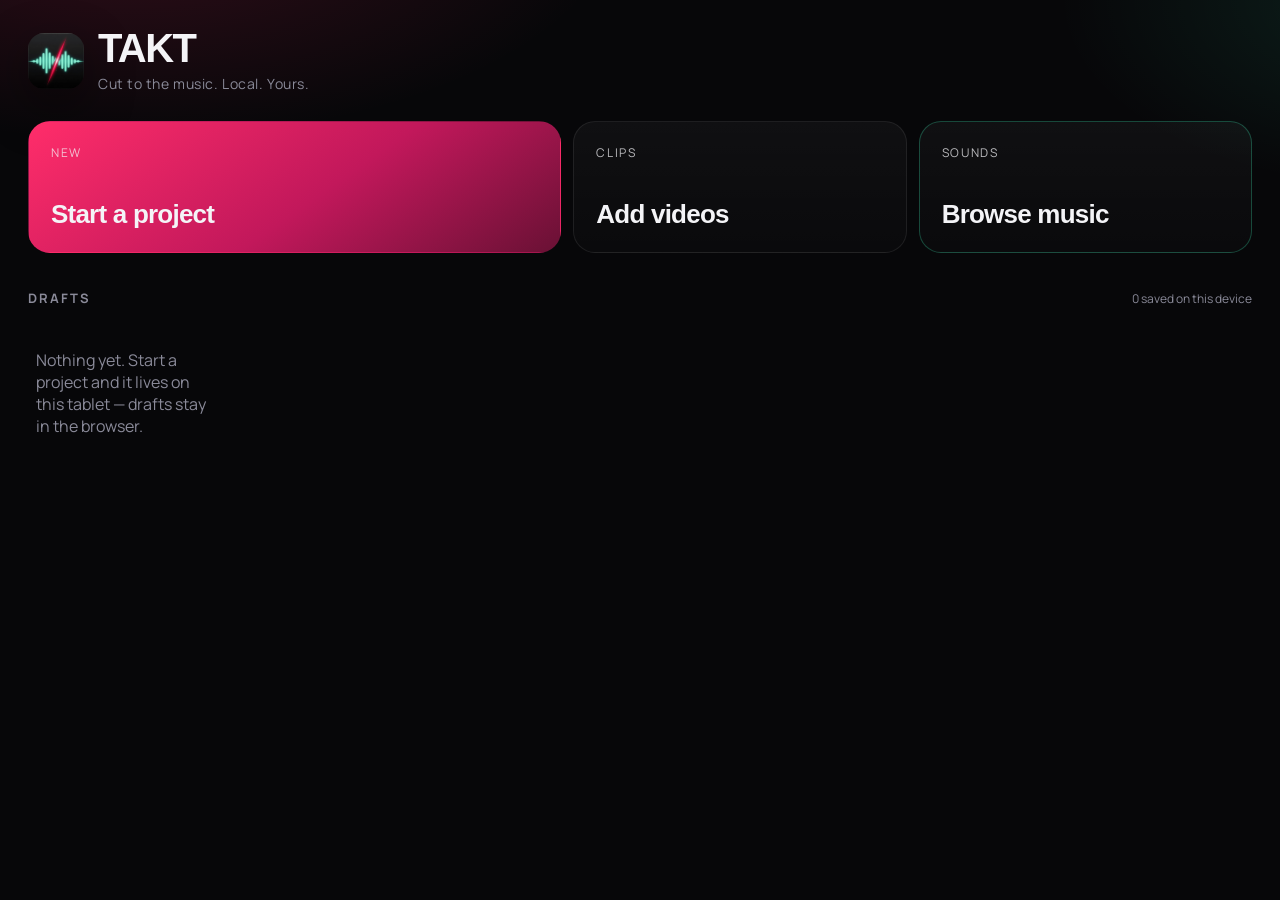
==== commit 5ca121ab: "Fix standalone TAKT.html: strip multiline imports so Chrome can run it" ====
--- a/TAKT.html
+++ b/TAKT.html
@@ -445,12 +445,47 @@
   .sticker-grid { grid-template-columns: repeat(6, 1fr); }
 }
 
+  .boot-fail {
+    margin: 40px 24px;
+    max-width: 560px;
+    color: #f4f4f7;
+    font-family: Manrope, Segoe UI, Roboto, sans-serif;
+  }
+  .boot-fail h1 { font-family: Syne, sans-serif; letter-spacing: -0.04em; }
+  .boot-fail pre {
+    white-space: pre-wrap;
+    background: #16161c;
+    border: 1px solid rgba(255,255,255,0.08);
+    border-radius: 12px;
+    padding: 12px;
+    color: #ff8aa0;
+  }
   </style>
 </head>
 <body>
-  <div id="app"></div>
+  <div id="app">
+    <div class="home" id="boot-splash">
+      <div class="home-top">
+        <div class="brand">
+          <img src="[data-uri]" alt="" />
+          <div>
+            <h1>TAKT</h1>
+            <p>Opening… if this stays here, open the file in Chrome (not Files preview).</p>
+          </div>
+        </div>
+      </div>
+    </div>
+  </div>
   <input id="file-clips" class="hidden-file" type="file" accept="video/*,image/*" multiple />
   <input id="file-audio" class="hidden-file" type="file" accept="audio/*" multiple />
+  <script>
+  window.onerror = function (msg, src, line, col, err) {
+    var app = document.getElementById("app");
+    if (!app) return;
+    app.innerHTML = '<div class="boot-fail"><h1>TAKT hit a snag</h1><p>Open this file in <b>Chrome</b>. The Files app preview cannot run it.</p><pre>' +
+      String(msg) + (line ? ("\nline " + line) : "") + '</pre></div>';
+  };
+  </script>
   <script>
 window.TAKT_ICON = '[data-uri]